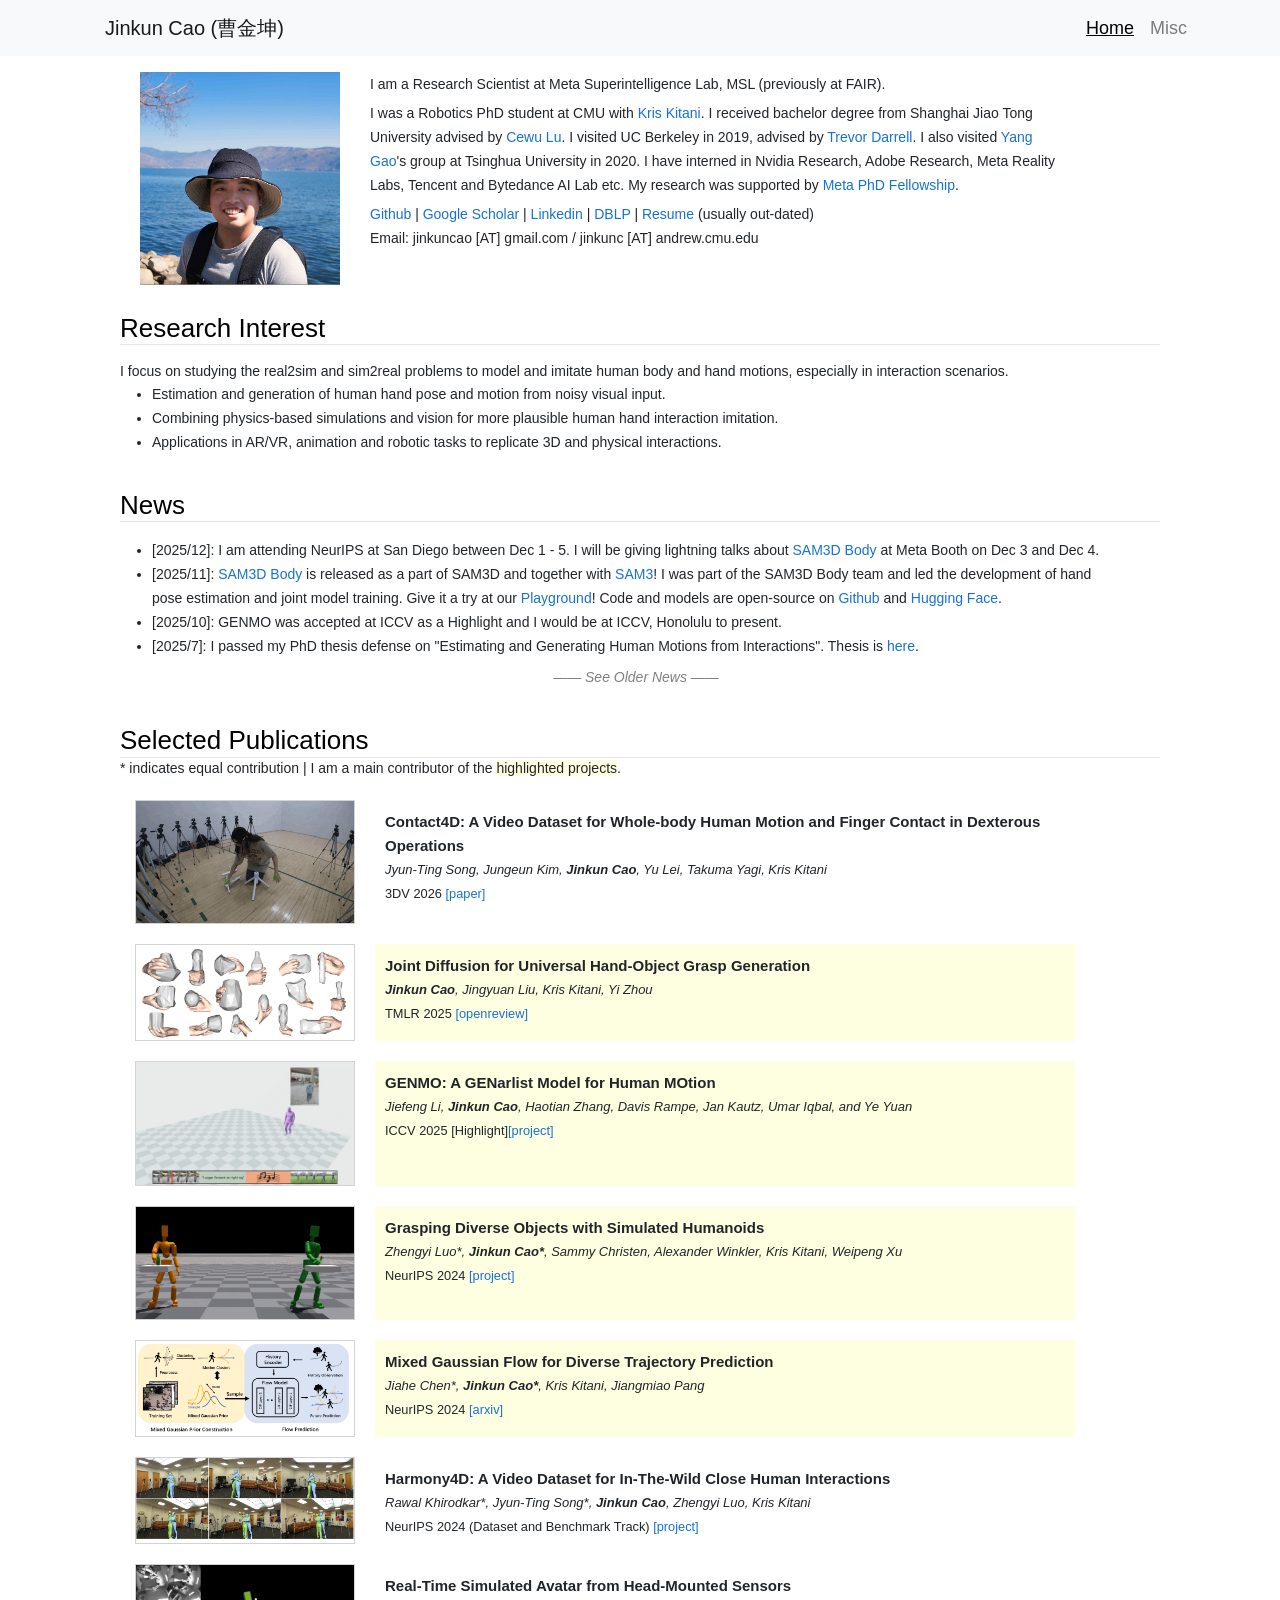
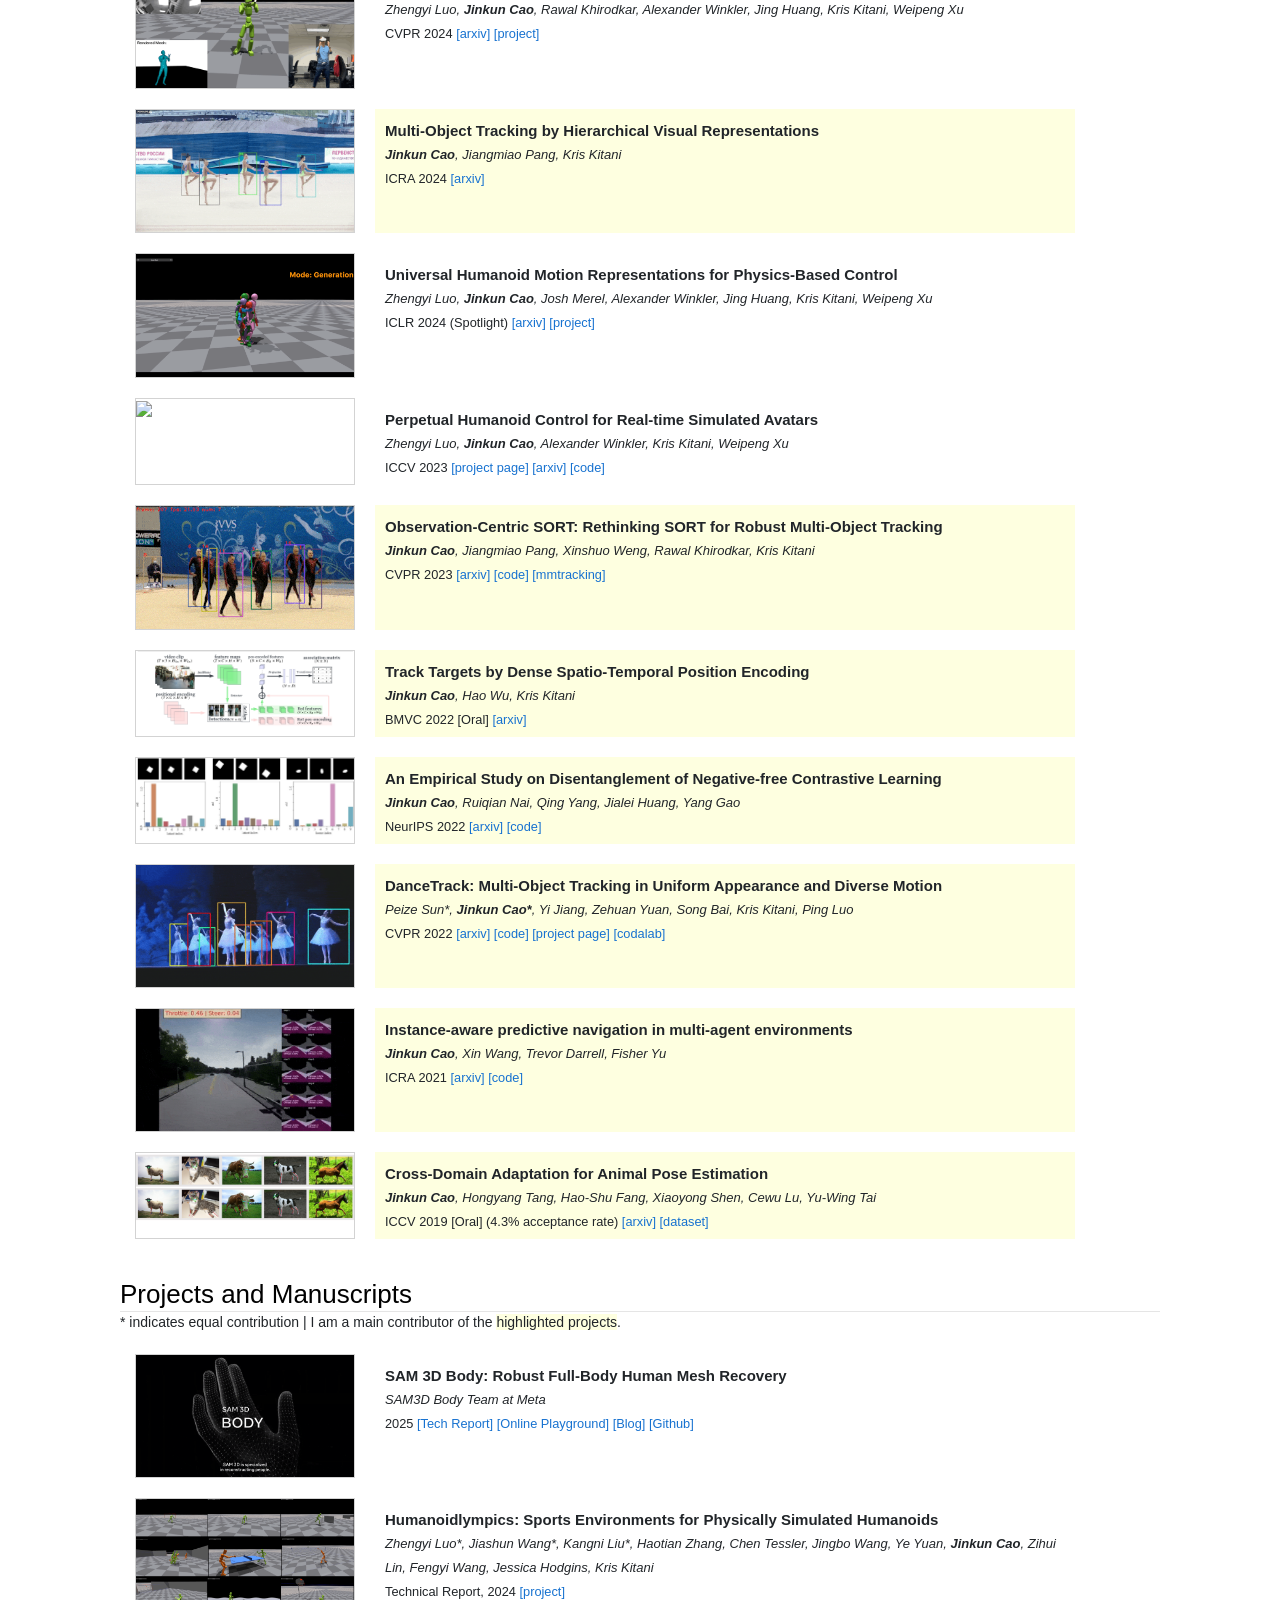
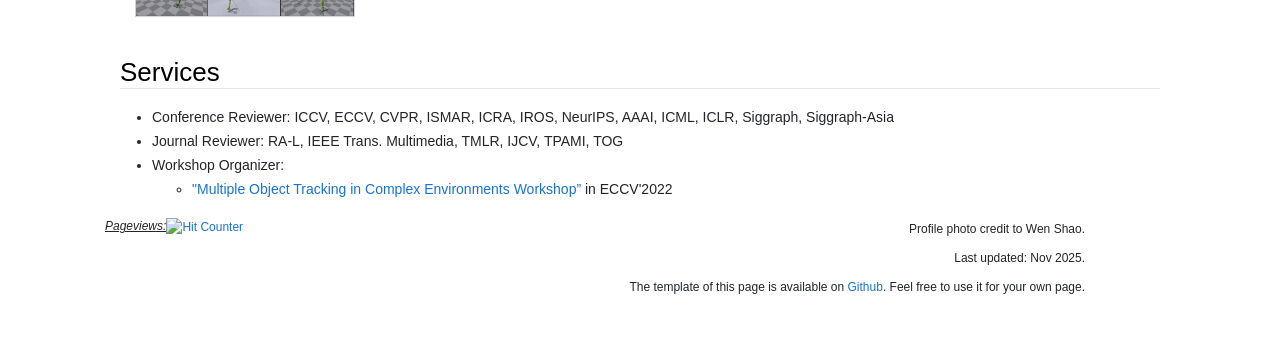
==== index.html @ 84fc4089 "Initial site import" ====
<!DOCTYPE html PUBLIC "-//W3C//DTD XHTML 1.0 Strict//EN" "http://www.w3.org/TR/xhtml1/DTD/xhtml1-strict.dtd">
<html xmlns="http://www.w3.org/1999/xhtml">

<head>
  <meta http-equiv="Content-Type" content="text/html; charset=UTF-8">
  <link rel="stylesheet" href="https://cdn.jsdelivr.net/npm/bootstrap@4.3.1/dist/css/bootstrap.min.css"
    integrity="sha384-ggOyR0iXCbMQv3Xipma34MD+dH/1fQ784/j6cY/iJTQUOhcWr7x9JvoRxT2MZw1T" crossorigin="anonymous">
    <title>Jinkun Cao</title>
    <link rel="shortcut icon" type="image/x-icon" href="static/cmu.png">

  <link href="./default.css" rel="stylesheet" type="text/css">
  <meta property="og:type" content="website">
  <style type="text/css">
  </style>
</head>

<body data-new-gr-c-s-check-loaded="14.1077.0" data-gr-ext-installed="">
  <div id="header">
    <div id="logo">

        <nav class="navbar navbar-expand-md navbar-light fixed-top bg-light" id="Home">
            <div class="container">
                <a class="navbar-brand" href="./index.html" style="margin-left: 20px;">Jinkun Cao (曹金坤)</a>

                <div class="collapse navbar-collapse" id="navbarToggle">
                    <ul class="navbar-nav ml-auto">
                        <li class="nav-item">
                            <a class="nav-link" href="./index.html" style="color:black;text-decoration: underline;">Home</a>
                        </li>
                        <li class="nav-item">
                            <a class="nav-link" href="./misc.html">Misc</a>
                        </li>
                        <!-- <li class="nav-item">
                          <a class="nav-link" href="./blog.html">Blog</a>
                      </li> -->
                    </ul>
                </div>
            </div>
	    </nav>


    <div id="content">  
        <br><br>

        <div style="width:1050px; height:200px">
            <div id="photoblock" style="width:200px;float: left; margin-left: 20px;">
                <img style="margin-right:20px;" src="static/profile_close_erhai.jpeg" id ="photo">
            </div>

            <div style="width:700px;margin-left:250px">
                <p> I am a Research Scientist at Meta Superintelligence Lab, MSL (previously at FAIR). </p>
                <p>I was a Robotics PhD student at CMU with <a href="http://www.cs.cmu.edu/~kkitani/">Kris Kitani</a>. I received bachelor degree from Shanghai Jiao Tong University advised by
                <a href="http://mvig.org/">Cewu Lu</a>. I visited UC Berkeley in 2019, advised by
                <a href="https://people.eecs.berkeley.edu/~trevor/">Trevor Darrell</a>. I also visited <a href="https://yang-gao.weebly.com/">Yang Gao</a>'s group at Tsinghua University in 2020. 
                 I have interned in Nvidia Research, Adobe Research, Meta Reality Labs, Tencent and Bytedance AI Lab etc. 
                 My research was supported by <a href="https://research.facebook.com/blog/2023/4/announcing-the-2023-meta-research-phd-fellowship-award-winners/">Meta PhD Fellowship</a>.</p> 
                <p> 
                    <a href="https://github.com/noahcao">Github</a> | 
                    <a href="https://scholar.google.com/citations?user=xDtTbmQAAAAJ&hl=zh-CN">Google Scholar</a> | 
                    <a href="https://www.linkedin.com/in/jinkun-cao-09470b105/">Linkedin</a> | 
                    <a href="https://dblp.org/pid/224/0126.html">DBLP</a> | 
                    <a href="static/CV.pdf">Resume</a> (usually out-dated) 
                    <br> 
                    Email: jinkuncao [AT] gmail.com / jinkunc [AT] andrew.cmu.edu</p>
            </div>
        </div>
        <br>
        <h2>Research Interest</h2>
        <hr style="margin-top:0">
        I focus on studying the real2sim and sim2real problems to model and imitate human body and hand motions, especially in interaction scenarios.
        <ul style="padding-left:2rem;width:1000px">
            <li>Estimation and generation of human hand pose and motion from noisy visual input.
             </li>
            <li>
              Combining physics-based simulations and vision for more plausible human hand interaction imitation.
            </li>
            <li>
              Applications in AR/VR, animation and robotic tasks to replicate 3D and physical interactions.
            </li>
        </ul>

        <h2>News</h2>
        <hr style="margin-top:0">
        <ul style="padding-left:2rem;width:1000px">
            <li>[2025/12]: I am attending NeurIPS at San Diego between Dec 1 - 5. I will be giving lightning talks about <a href="https://ai.meta.com/sam3d/">SAM3D Body</a> at Meta Booth on Dec 3 and Dec 4.</li>
           <li>[2025/11]: <a href="https://ai.meta.com/sam3d/">SAM3D Body</a> is released as a part of SAM3D and together with <a href="https://ai.meta.com/sam3/">SAM3</a>! I was part of the SAM3D Body team and led the development of hand pose estimation and joint model training. Give it a try at our <a href="https://www.aidemos.meta.com/segment-anything/editor/convert-body-to-3d">Playground</a>! Code and models are open-source on <a href="https://github.com/facebookresearch/sam-3d-body">Github</a> and <a href="https://huggingface.co/collections/facebook/sam-3d-body">Hugging Face</a>.</li>
            <li>[2025/10]: GENMO was accepted at ICCV as a Highlight and I would be at ICCV, Honolulu to present.</li>
           <li>[2025/7]: I passed my PhD thesis defense on "Estimating and Generating Human Motions from Interactions". Thesis is <a href='https://www.ri.cmu.edu/publications/estimating-and-generating-human-motions-from-interactions/'>here</a>. </li>
           <div class="divider" onclick="toggleOlder()">—— See Older News ——</div>
           <div id="older-news" style="display: none;">
           <li>[2024/9]: Three papers accepted to NeurIPS 2024 and one paper accepted to NeurIPS DB Track 2024. See you in Vancouver! (Hopefully I could get a visa) </li>
            <li>[2024/3]: Concluded my tracking research in <a href="https://www.ri.cmu.edu/publications/improving-kalman-filter-based-multi-object-tracking-in-occlusion-and-non-linear-motion/"
              >a thesis</a>. My recent research is more about the generation of human shape, motion and behavior.</li>
	          <li>[2024/2]: <a href="https://arxiv.org/abs/2403.06862">SimXR</a> for pose estimation and simulation from head-mounted cameras is accepted by CVPR 2024. Congrats to Zen!
            <li>[2024/2]: <a href="https://arxiv.org/abs/2402.15895">CSC-Tracker</a> for multi-object tracking is accepted by ICRA 2024. Stay tuned for more details! </li>
            <li>[2024/1]: Two papers are accepted by ICLR as Spotlights. Check <a href="https://xizaoqu.github.io/unihsi/">UniHSI</a> and <a href="https://www.zhengyiluo.com/PULSE/">PULSE</a> for details!</li>
            <li>[2023/7]: One paper about humanoid control is accpeted to ICCV. Congrats, Zen! Looking forward to the trip to Paris.</li>
            <li>[2023/4]: Awarded <a href="https://research.facebook.com/blog/2023/4/announcing-the-2023-meta-research-phd-fellowship-award-winners/">Meta PhD Research Fellowship</a> since 2023. Thank you Meta!</li>
            <li>[2023/2]: Deep OC-SORT is available on <a href="https://arxiv.org/abs/2302.11813">arxiv</a> and <a href="https://github.com/GerardMaggiolino/Deep-OC-SORT/">Github</a>, ranking 1st on MOT17, MOT20 and DanceTrack among published papers.</li>
            <li>[2023/2]: Two papers are accepted to CVPR 2023 (including OC-SORT). See you at Vancouver.</li>
            <li>[2022/9]: A paper is accepted to BMVC'2022 for multi-object tracking. The paper is coming to the public soon.</li>
            <li>[2022/9]: <a href="https://arxiv.org/abs/2206.04756">MED paper</a> is accepted by NeurIPS'2022. We study the disentanglement property of high-dimensional representation models 
              and introduce contrastive learning methods into disentanglement benchmarks. Stay tuned for a heavily revised veresion of paper.
            </li>
            <li>[2022/8]: OC-SORT is supported by <a href="https://github.com/open-mmlab/mmtracking">mmtracking</a> now. Try it for more flexible and advanced features!</li>
            <li>[2022/3]: The  <a href="https://github.com/noahcao/OC_SORT">code</a> of <a href="https://arxiv.org/abs/2203.14360">OC-SORT</a> 
              is released. It achieves SOTA performance on multiple MOT datasets in a pure motion-based fashion.</li>
            <li>[2022/3]: We are organizing <a href="https://motcomplex.github.io">"Multiple Object Tracking in Complex Environments Workshop”</a> in ECCV'2022, Tel Aviv, Israel.</li>
            <li>[2022/2]: <a href="https://sites.google.com/view/dancetrackmot">DanceTrack</a> is accepted in CVPR'2022. 
              We propose a challenging multi-object tracking dataset.</li>
              </div> 
          </ul>




        <h2>Selected Publications</h2>
        <hr style="margin-top:0;margin-bottom: 0;">
        * indicates equal contribution | 
        I am a main contributor of the <a style='background-color:#FeFFE0'>highlighted projects</a>.
        <br><br>

        <div class="itembox">
            <div class="row">
              <div class="teaser">
                <img src="static/contact4d.gif" style="width:100%">
              </div>
              <div class="introbox">
                <p class="title"><b>Contact4D: A Video Dataset for Whole-body Human Motion and Finger Contact in Dexterous Operations</b></p>
                <p class="authorlist"><i> Jyun-Ting Song, Jungeun Kim, <b>Jinkun Cao</b>, Yu Lei, Takuma Yagi, Kris Kitani</i></p>
                <p class="source">3DV 2026 <a href="https://jyuntins.github.io/data/Contact4D.pdf">[paper]</a> </p>
              </div>
            </div>
          </div> 
        
        <div class="itembox">
            <div class="row">
              <div class="teaser">
                <img src="static/mgd_grasp.png" style="width:100%">
              </div>
              <div class="myproject">
                <p class="title"><b>Joint Diffusion for Universal Hand-Object Grasp Generation</b></p>
                <p class="authorlist"><i> <b>Jinkun Cao</b>, Jingyuan Liu, Kris Kitani, Yi Zhou</i></p>
                <p class="source">TMLR 2025 <a href="https://openreview.net/forum?id=TZ0ztsYR6x">[openreview]</a> </p>
              </div>
            </div>
          </div> 

        <div class="itembox">
          <div class="row">
            <div class="teaser">
              <img src="static/genmo_vtv.gif" style="width:100%">
            </div>
            <div class="myproject">
              <p class="title"><b>GENMO: A GENarlist Model for Human MOtion</b></p>
              <p class="authorlist"><i> Jiefeng Li, <b>Jinkun Cao</b>, Haotian Zhang, Davis Rampe, Jan Kautz, Umar Iqbal, and Ye Yuan</i></p>
              <p class="source">ICCV 2025 [Highlight]<a href="https://research.nvidia.com/labs/dair/genmo/">[project]</a> </p>
            </div>
          </div>
        </div>

        <div class="itembox">
          <div class="row">
            <div class="teaser">
              <img src="static/omnigrasp.gif" style="width:100%">
            </div>
            <div class="myproject">
              <p class="title"><b>Grasping Diverse Objects with Simulated Humanoids</b></p>
              <p class="authorlist"><i> Zhengyi Luo*, <b>Jinkun Cao*</b>, Sammy Christen, Alexander Winkler, Kris Kitani, Weipeng Xu</i></p>
              <p class="source">NeurIPS 2024 <a href="https://zhengyiluo.github.io/Omnigrasp">[project]</a> </p>
            </div>
          </div>
        </div>

        <div class="itembox">
          <div class="row">
            <div class="teaser">
              <img src="static/mgd_pred.png" style="width:100%">
            </div>
            <div class="myproject">
              <p class="title"><b>Mixed Gaussian Flow for Diverse Trajectory Prediction</b></p>
              <p class="authorlist"><i>Jiahe Chen*, <b>Jinkun Cao*</b>, Kris Kitani, Jiangmiao Pang</i></p>
              <p class="source">NeurIPS 2024 <a href="https://arxiv.org/abs/2402.12238">[arxiv]</a> </p>
            </div>
          </div>
        </div> 
      

	<!--
        <div class="itembox">
          <div class="row">
            <div class="teaser">
              <img src="static/coolhoi.png" style="width:100%">
            </div>
            <div class="introbox">
              <p class="title"><b>CooHOI: Learning Cooperative Human-Object Interaction with Manipulated Object Dynamics</b></p>
              <p class="authorlist"><i>Jiawei Gao, Ziqin Wang, Zeqi Xiao, Jingbo Wang, Tai Wang, <b>Jinkun Cao</b>, Xiaolin Hu, Si Liu, Jifeng Dai, Jiangmiao Pang</i></p>
              <p class="source">NeurIPS 2024 (spotlight) <a href="https://gao-jiawei.com/Research/CooHOI/">[project]</a> </p>
            </div>
          </div>
        </div>
	--> 

        <div class="itembox">
          <div class="row">
            <div class="teaser">
              <img src="static/harmony4d.png" style="width:100%">
            </div>
            <div class="introbox">
              <p class="title"><b>Harmony4D: A Video Dataset for In-The-Wild Close Human Interactions</b></p>
              <p class="authorlist"><i>Rawal Khirodkar*, Jyun-Ting Song*, <b>Jinkun Cao</b>, Zhengyi Luo, Kris Kitani</i></p>
              <p class="source">NeurIPS 2024 (Dataset and Benchmark Track) <a href="https://jyuntins.github.io/harmony4d/">[project]</a> </p>
            </div>
          </div>
        </div> 

        <div class="itembox">
          <div class="row">
            <div class="teaser">
              <img src="static/simxr.gif" style="width:100%">
            </div>
            <div class="introbox">
              <p class="title"><b>Real-Time Simulated Avatar from Head-Mounted Sensors</b></p>
              <p class="authorlist"><i>Zhengyi Luo, <b>Jinkun Cao</b>, Rawal Khirodkar, Alexander Winkler, Jing Huang, Kris Kitani, Weipeng Xu</i></p>
              <p class="source">CVPR 2024 <a href="https://arxiv.org/abs/2403.06862">[arxiv]</a> <a href="https://www.zhengyiluo.com/SimXR">[project]</a>  </p>
            </div>
          </div>
        </div>


        <div class="itembox">
          <div class="row">
            <div class="teaser">
              <img src="static/csc_tracker.gif" style="width:100%">
            </div>
            <div class="myproject">
              <p class="title"><b>Multi-Object Tracking by Hierarchical Visual Representations</b></p>
              <p class="authorlist"><i> <b>Jinkun Cao</b>, Jiangmiao Pang, Kris Kitani</i></p>
              <p class="source">ICRA 2024 <a href="https://arxiv.org/abs/2402.15895">[arxiv]</a> </p>
            </div>
          </div>
        </div>



        <div class="itembox">
          <div class="row">
            <div class="teaser">
              <img src="static/pulse.gif" style="width:100%">
            </div>
            <div class="introbox">
              <p class="title"><b>Universal Humanoid Motion Representations for Physics-Based Control</b></p>
              <p class="authorlist"><i>Zhengyi Luo, <b>Jinkun Cao</b>, Josh Merel, Alexander Winkler, Jing Huang, Kris Kitani, Weipeng Xu</i></p>
              <p class="source">ICLR 2024 (Spotlight) <a href="https://arxiv.org/abs/2310.04582v1">[arxiv]</a> <a href="https://www.zhengyiluo.com/PULSE/">[project]</a>  </p>
            </div>
          </div>
        </div>

	<!--
        <div class="itembox">
          <div class="row">
            <div class="teaser">
              <img src="static/unihsi.gif" style="width:100%">
            </div>
            <div class="myproject">
              <p class="title"><b>Unified Human-Scene Interaction via Prompted Chain-of-Contacts</b></p>
              <p class="authorlist"><i>Zeqi Xiao, Tai Wang, Jingbo Wang, <b>Jinkun Cao</b>,  Wenwei Zhang, Bo Dai, Dahua Lin, Jiangmiao Pang</i></p>
              <p class="source">ICLR 2024 (Spotlight) <a href="https://arxiv.org/abs/2309.07918">[arxiv]</a> <a href="https://xizaoqu.github.io/unihsi/">[project]</a>  </p>
            </div>
          </div>
        </div>
	-->

        <!-- <div class="itembox">
          <div class="row">
            <div class="teaser">
              <img src="static/deep-oc-ocsort.png" style="width:100%">
            </div>
            <div class="introbox">
              <p class="title"><b>Deep OC-SORT: Multi-Pedestrian Tracking by Adaptive Re-Identification</b></p>
              <p class="authorlist"><i>Gerard Maggiolino*, Adnan Ahmad*, <b>Jinkun Cao</b>, Kris Kitani</i></p>
              Ranks 1st on DanceTrack, MOT-17 and MOT-20 benchmarks (w.r.t HOTA scores) among published methods.
              <p class="source">ICIP 2023 <a href="https://arxiv.org/abs/2302.11813">[arxiv]</a>  <a href="https://github.com/GerardMaggiolino/Deep-OC-SORT/">[code]</a> </p>
            </div>
          </div>
        </div> -->

        <div class="itembox">
          <div class="row">
            <div class="teaser">
              <img src="static/phc.gif" style="width:100%">
            </div>
            <div class="introbox">
              <p class="title"><b>Perpetual Humanoid Control for Real-time Simulated Avatars</b></p>
              <p class="authorlist"><i>Zhengyi Luo, <b>Jinkun Cao</b>, Alexander Winkler, Kris Kitani, Weipeng Xu</i></p>
              <p class="source">ICCV 2023 <a href="https://zhengyiluo.github.io/PHC/">[project page]</a>
                 <a href="https://arxiv.org/abs/2305.06456">[arxiv]</a> <a href="https://github.com/ZhengyiLuo/PerpetualHumanoidControl">[code]</a></p>
            </div>
          </div>
        </div>
        
        <div class="itembox">
          <div class="row">
            <div class="teaser">
              <img src="static/ocsort.gif" style="width:100%">
            </div>
            <div class="myproject">
              <p class="title"><b>Observation-Centric SORT: Rethinking SORT for Robust Multi-Object Tracking</b></p>
              <p class="authorlist"><i><b>Jinkun Cao</b>, Jiangmiao Pang, Xinshuo Weng, Rawal Khirodkar, Kris Kitani</i></p>
              <p class="source">CVPR 2023 <a href="https://arxiv.org/abs/2203.14360">[arxiv]</a>  
                <a href="https://github.com/noahcao/OC_SORT">[code]</a> 
              <a href="https://github.com/open-mmlab/mmtracking">[mmtracking]</a></p>
            </div>
          </div>
        </div>


        <div class="itembox">
          <div class="row">
            <div class="teaser">
              <img src="static/dst.png" style="width:100%">
            </div>
            <div class="myproject">
              <p class="title"><b>Track Targets by Dense Spatio-Temporal Position Encoding</b></p>
              <p class="authorlist"><i><b>Jinkun Cao</b>, Hao Wu, Kris Kitani</i></p>
              <p class="source">BMVC 2022 [Oral]  <a href="https://arxiv.org/abs/2210.09455">[arxiv]</a> </p>
            </div>
          </div>
        </div>

        <div class="itembox">
            <div class="row">
              <div class="teaser">
                <img src="static/med3.png" style="width:100%">
              </div>
              <div class="myproject">
                <p class="title"><b>An Empirical Study on Disentanglement of Negative-free Contrastive Learning</b></p>
                <p class="authorlist"><i><b>Jinkun Cao</b>, Ruiqian Nai, Qing Yang, Jialei Huang, Yang Gao</i></p>
                <p class="source">NeurIPS 2022  <a href="https://arxiv.org/abs/2206.04756">[arxiv]</a>  <a href="https://github.com/noahcao/disentanglement_lib_med">[code]</a> 
                </p>
              </div>
            </div>
          </div>

        <div class="itembox">
            <div class="row">
              <div class="teaser">
                <img src="static/dancetrack.gif" style="width:100%">
              </div>
              <div class="myproject">
                <p class="title"><b>DanceTrack: Multi-Object Tracking in Uniform Appearance and Diverse Motion</b></p>
                <p class="authorlist"><i>Peize Sun*, <b>Jinkun Cao*</b>, Yi Jiang, Zehuan Yuan, Song Bai, Kris Kitani, Ping Luo</i></p>
                <p class="source">CVPR 2022  <a href="https://arxiv.org/abs/2111.14690">[arxiv]</a>  <a href="https://github.com/DanceTrack/DanceTrack">[code]</a> 
                <a href="https://sites.google.com/view/dancetrackmot">[project page]</a> <a href="https://competitions.codalab.org/competitions/35786">[codalab]</a></p>
              </div>
            </div>
          </div>
  
         <div class="itembox">
            <div class="row">
              <div class="teaser">
                <img src="static/ipc.gif" style="width:100%">
              </div>
              <div class="myproject">
                <p class="title"><b>Instance-aware predictive navigation in multi-agent environments</b></p>
                <p class="authorlist"><i><b>Jinkun Cao</b>, Xin Wang, Trevor Darrell, Fisher Yu</i></p>
                <p class="source">ICRA 2021  <a href="https://arxiv.org/abs/2101.05893">[arxiv]</a>  <a href="https://github.com/SysCV/spc2">[code]</a> </p>
              </div>
            </div>
          </div>
  
       <!-- <div class="itembox">
          <div class="row">
            <div class="teaser">
              <img src="static/ARnet.png" style="width:100%">
            </div>
            <div class="introbox">
              <p class="title"><b>Attribute Restoration Framework for Anomaly Detection</b></p>
              <p class="authorlist"><i>Fei Ye, Chaoqing Huang, <b>Jinkun Cao</b>, Maosen Li, Ya Zhang, Cewu Lu</i></p>
              <p class="source">IEEE Trans on MM 2020  
                  <a href="https://arxiv.org/abs/1911.10676">[arxiv]</a> 
              </p>
            </div>
          </div>
        </div> -->
  
        <div class="itembox">
          <div class="row">
            <div class="teaser">
              <img src="static/animalpose.jpg" style="width:100%">
            </div>
            <div class="myproject">
              <p class="title"><b>Cross-Domain Adaptation for Animal Pose Estimation</b></p>
              <p class="authorlist"><i><b>Jinkun Cao</b>, Hongyang Tang, Hao-Shu Fang, Xiaoyong Shen, Cewu Lu, Yu-Wing Tai</i></p>
              <p class="source">ICCV 2019 [Oral] (4.3% acceptance rate)  <a href="https://arxiv.org/abs/1908.05806">[arxiv]</a>  
              <a href='https://sites.google.com/view/animal-pose/'>[dataset]</a></p>
            </div>
          </div>
        </div>
  
        <!-- <div class="itembox">
          <div class="row">
            <div class="teaser">
              <img src="static/hoi.png" style="width:100%">
            </div>
            <div class="introbox">
              <p class="title"><b>Pairwise Body-Part Attention for Recognizing Human-Object Interactions</b></p>
              <p class="authorlist"><i>Hao-Shu Fang, <b>Jinkun Cao</b>, Yu-Wing Tai, Cewu Lu</i></p>
              <p class="source">ECCV 2018  <a href="https://eccv2018.org/openaccess/content_ECCV_2018/papers/Haoshu_Fang_Pairwise_Body-Part_Attention_ECCV_2018_paper.pdf">[paper]</a></p>
            </div>
          </div> -->

      <h2>Projects and Manuscripts</h2>
          <hr style="margin-top:0;margin-bottom: 0;">
          * indicates equal contribution | I am a main contributor of the <a style='background-color:#FeFFE0'>highlighted projects</a>.
          <br><br>

          <div class="itembox">
            <div class="row">
              <div class="teaser">
                <img src="static/sam3dbody.gif" style="width:100%">
              </div>
              <div class="introbox">
                <p class="title"><b>SAM 3D Body: Robust Full-Body Human Mesh Recovery</b></p>
                <p class="authorlist"><i> SAM3D Body Team at Meta</i></p>
                <p class="source">2025 <a href="https://ai.meta.com/research/publications/sam-3d-body-robust-full-body-human-mesh-recovery/">[Tech Report]</a> <a href="https://www.aidemos.meta.com/segment-anything/editor/convert-body-to-3d">[Online Playground]</a> <a href="https://ai.meta.com/sam3d/">[Blog]</a> <a href="https://github.com/facebookresearch/sam-3d-body">[Github]</a></p>
              </div>
            </div>
          </div> 

          <div class="itembox">
            <div class="row">
              <div class="teaser">
                <img src="static/smplolympics.gif" style="width:100%">
              </div>
              <div class="introbox">
                <p class="title"><b>Humanoidlympics: Sports Environments for Physically Simulated Humanoids</b></p>
                <p class="authorlist"><i> Zhengyi Luo*, Jiashun Wang*, Kangni Liu*, Haotian Zhang, Chen Tessler, 
                  Jingbo Wang, Ye Yuan, <b>Jinkun Cao</b>, Zihui Lin, Fengyi Wang, Jessica Hodgins, Kris Kitani</i></p>
                <p class="source">Technical Report, 2024 <a href="https://smplolympics.github.io/SMPLOlympics">[project]</a> </p>
              </div>
            </div>
          </div> 

      
          <!-- <div class="itembox">
            <div class="row">
              <div class="teaser">
                <img src="static/transtrack.jpg" style="width:100%">
              </div>
              <div class="introbox">
                <p class="title"><b>TransTrack: Multiple Object Tracking with Transformer</b></p>
                <p class="authorlist"><i>Peize Sun, <b>Jinkun Cao</b>, Yi Jiang, Rufeng Zhang, Enze Xie, Zehuan Yuan, Changhu Wang, Ping Luo</i></p>
                <p class="source">Technical Report, 2021 <a href="https://arxiv.org/abs/2012.15460">[arxiv]</a>  <a href="https://github.com/PeizeSun/TransTrack">[code]</a> </p>
              </div>
            </div>
          </div>  -->

    <h2>Services</h2>
          <hr style="margin-top:0">

    <ul style="padding-left:2rem">
        <li>Conference Reviewer: ICCV, ECCV, CVPR, ISMAR, ICRA, IROS, NeurIPS, AAAI, ICML, ICLR, Siggraph, Siggraph-Asia</li>
        <li>Journal Reviewer: RA-L, IEEE Trans. Multimedia, TMLR, IJCV, TPAMI, TOG</li>
        <li>Workshop Organizer:<br>
          <ul>
            <li><a href="https://motcomplex.github.io">"Multiple Object Tracking in Complex Environments Workshop”</a> in ECCV'2022 </li>
          </ul>
        </li>
    </ul>

  </div>

  </div>

  <hr style="margin-top:0">
  <div class="row">
    <div id="stamp">
        <i style="text-decoration:underline;float:left">Pageviews:  </i> 
        <a href="https://www.easycounter.com/" style="float:left">
          <img src="https://www.easycounter.com/counter.php?noahcao"
              border="0" alt="Hit Counter">
        </a>
    </div>
    <div id="stamp" style="float:right;text-align: right;">
        <p> Profile photo credit to Wen Shao.</a></p>
        <p>Last updated: Nov 2025.</p>
        <p>The template of this page is available on <a href="https://github.com/noahcao/Personal_Website_Template.git">Github</a>. Feel free to use it for your own page.</p>
        <br>
    </div>
  </div>
  <br>
  <div style="clear: both;"></div>
</body>

</html>

<style scoped>
  .left-div {
    float: left;
    width: 210px;
    height: 20px;
    margin-right: 8px;
  }
  .right-div {
    margin-left: 230px;
  }
  .itembox{
    margin-bottom: 20px;
    margin-left:30px;
    line-height: 0.5cm;
  }
  .teaser{
    padding-left: 0;
    padding-right: 0;
    border: solid 1px lightgray;
    width: 220px;
    margin-right:20px;
  }
  .introbox{
    padding-left: 10px;
    padding-right: 0;
    padding-top: 10px;
    width: 700px;
    margin-right:20px;
  }
  .divider {
    text-align: center;
    cursor: pointer;
    color: gray;
    margin: 7px 0;
    user-select: none;
    font-style: italic;
  }
  .myproject{
    padding-left: 10px;
    padding-right: 0;
    padding-top: 10px;
    width: 700px;
    margin-right:20px;
    background-color:#FeFFE0;
  }
  .authorlist{
    font-size: 0.8rem;
    font-size: 13px;
    margin-bottom: 0;
  }
  .title{
    font-size: 15px;
    margin-bottom: 0;
  }
  .source{
    font-size: 0.8rem;
    font-weight: 400;
  }
  #tracker{
    text-align: center
    }
  #stamp{
      width: 500px;
      margin: 0px;
      padding-left:20px
  }
  p {
      margin-bottom: 5px;
  }
  </style>

  <script>
  function toggleOlder() {
    const older = document.getElementById('older-news');
    const divider = document.querySelector('.divider');
    const isHidden = older.style.display === 'none';

    older.style.display = isHidden ? 'block' : 'none';
    divider.textContent = isHidden ? '—— Hide Older News ——' : '—— See Older News ——';
  }
</script>
---- default.css ----
* {
    font-family: "Trebuchet MS", Arial, Helvetica, sans-serif;
}

ul.program li {
    font-size: 17px;
    padding: 5px;
}

ul#pc li {
    font-size: 15px;
    padding: 2px;
    color: #666666;
}

body {
    margin: 30px 0;
    padding: 0;
    font-size: 12px;
}

h1,
h2,
h3,
h4,
h5,
h6 {
    margin: 0;
    padding: 0;
    font-weight: normal;
    color: #000000;
}

h2 {

    font-size: 26px;
    padding: 20px 0 0 0;
}

h3 {
    font-size: 16px;
}

p,
ol,
ul,
blockquote {
    line-height: 24px;
}

a {
    color: #1772d0;
}

a:hover {
    text-decoration: underline;
}



/* Posted */

.posted {
    height: 33px;
    margin: 0 0 30px 0;
    padding: 10px 15px 0 15px;
    background: url(images/img6.gif) repeat-x;
    border-bottom: 1px solid #F2F2F2;
}

.posted p {
    float: left;
    margin: 0;
}

.posted .comments {
    float: right;
}

.posted a {
    color: #717171;
}

/* Header */

#header {
    width: 1080px;
    height: 200px;
    margin: 0 auto;
}

/* Logo */

#logo {
    width: 100%;
    float: left;
    padding: 0 0 0 0;
    background: #FFFFFF;
}

#logo * {
    text-decoration: none;
}

#logo h1.logo-header {
    padding: 20px 0 0 0px;
    font-size: 32px;
}

#logo h1.logo-header a {
    color: #000000;
}

#logo h1.logo-header span {
    font-weight: bold;
}

#logo h2.logo-header {
    padding: 10px 0px 0px 0px;
    font-size: 19px;
    border: none;
}

#logo h2.logo-header a {
    color: #1772d0;
}

/* Menu */
#menu {
    width: 100%;
    float: left;
    padding: 10px 0 10px 0px;
    background: #FFFFFF;

    border-bottom: 1px solid #F4F4F4;
    border-top: 1px solid #F4F4F4;
}


#menu ul {
    padding: 0px;
    ;
    margin: 0;
    padding: 0;
}

#menu li {
    display: inline;
}

#menu a {
    padding: 0 15px 0 20px;
    border-left: 1px solid #DBDBDB;
    text-transform: lowercase;
    text-decoration: none;
    font-size: 20px;
    color: #3B3B3B;
}

#menu a:hover {
    color: #EC5600;
}

#menu .first a {
    border: none;
}

/* Splash */

#splash {
    width: 1080px;
    margin: 0 auto;
    border-right: 20px solid #FFFFFF;
    border-left: 20px solid #FFFFFF;
}

/* Content */
#content {
    width: 1080px;
    margin: 0 auto;
    padding: 0px 20px 0 20px;
    background: #FFFFFF;
    font-size: 14px;
}

#colOne {
    float: left;
    width: 620px;
}

#colTwo {
    float: right;
    width: 185px;
    padding: 5px 0 0 0;
}

/* Organizer */
#organizer img {
    width: 150px;
    /*    height: 170px;*/
}

/* Footer */
#footer {}

#footer p {
    text-align: center;
    color: #777777;
}

#footer a {
    color: #5D5D5D;
}


/* Schedule */

table.schedule {
    border-width: 1px;
    border-spacing: 2px;
    border-style: none;
    border-color: #000;
    border-collapse: collapse;
    background-color: white;
    font-size: medium;
    color: #000;
}

.schedule_week {
    font-size: small;
    background-color: gainsboro;
    color: #000
}

.schedule td {
    border-bottom: 1px solid;
    padding-bottom: 5px;
    padding-top: 5px;
    padding-left: 5px;
    padding-right: 5px;
}

table#program td {
    padding: 10px;
    border-width: 2px;
    border-style: solid;
    border-color: #ffffff;
}

table#program td:nth-child(2) {
    text-align: center;
    width: 110px;
}

table#program td:nth-child(1) {
    text-align: center;
    width: 110px;
}

tr.row_type_A {
    background-color: #EEE;
}

tr.row_type_B {
    background-color: #FFF;
}

tr.row_type_A td {
    padding: 10px 10px;
}

tr.row_type_B td {
    padding: 10px 10px;
}


/* instructor */
.instructorphoto img {
    height: 120px;
    border-radius: 10px;
    margin-bottom: 10px;
}

.instructor {
    display: inline-block;
    width: 150px;
    text-align: center;
    margin-right: 10px;
    margin-top: 20px;
}

/* post */
.page-content {
    padding: 30px 0
}

.page-heading {
    font-size: 20px
}

.post-list {
    margin-left: 0;
    list-style: none
}

.post-list>li {
    margin-bottom: 30px
}

.post-meta {
    font-size: .83125em;
    color: #828282
}

.post-link {
    display: block;
    font-size: 24px
}

.post-header {
    margin-bottom: 30px
}

.post-content {
    margin-bottom: 30px
}

.post-content h2 {
    font-family: 'Titillium Web', sans-serif;
    font-weight: 500
}

.post-content h3 {
    font-style: italic
}

ul#archive {
    list-style-type: none;
    margin: 0 0 1em 0;
    padding: 0
}

ul#archive li {
    border-bottom: #999 1px dotted;
    padding: .1em 0 .1em .5em;
    background: #fff
}

ul#archive h2 {
    padding-top: 0.5em
}

ul#archive li.alt {
    background: #f6f6f6
}

.archiveposturl {
    display: block;
    color: #333
}

ul#archive li span a {
    color: #8d0016;
    font-weight: bold;
    font-family: 'Titillium Web', sans-serif
}

ul#archive li span.postlower {
    font-size: 85%
}

ul#archive li span.postlower a {
    color: #07c;
    font-weight: normal;
    font-family: "Open Sans", Helvetica, Arial, sans-serif
}

article ul {
    list-style-type: none
}

article ul>li:before {
    content: "–";
    position: absolute;
    margin-left: -1.1em
}

article ul#archive>li:before {
    list-style-type: none;
    content: none
}

.center-cropped {
    width: 150px;
    height: 90px;
    background-repeat: no-repeat;
    overflow: hidden;
    border: 1px solid #9e5a63;
    border-radius: 5%;
    margin-right: 10px;
    background-position: center;
    background-size: contain
}

.center-cropped-2 {
    width: 150px;
    height: 150px;
    background-repeat: no-repeat;
    overflow: hidden;
    border: 1px solid #9e5a63;
    border-radius: 5%;
    margin-right: 10px;
    background-position: center;
    background-size: contain
}


.center-cropped img {
    min-height: 100%;
    min-width: 100%;
}

.center-cropped-2 img {
    min-height: 100%;
    min-width: 100%;
}

.lecture-container {
    display: flex;
    width: 100%;
    padding-top: 10px;
    padding-bottom: 10px
}

.lecture-container .thumbnail {
    width: 180px;
    margin: 0px
}

img {
    max-width: 100%;
    vertical-align: middle
}

.archivetext {
    display: block;
}

/* Code */
blockquote {
    color: #828282;
    border-left: 4px solid #e8e8e8;
    padding-left: 15px;
    font-size: 18px;
    letter-spacing: -1px;
    font-style: italic
}

blockquote>:last-child {
    margin-bottom: 0
}

pre,
code {
    font-size: 14px;
    border: 1px solid #e8e8e8;
    border-radius: 3px;
    background-color: #eef;
    color: #111;
    font-family: monospace
}

code {
    padding: 1px 5px;
}

pre {
    padding: 8px 12px;
    overflow-x: scroll;
}

pre>code {
    border: 0;
    padding-right: 0;
    padding-left: 0;
}

.wrapper {
    max-width: -webkit-calc(1050px - (30px * 2));
    max-width: calc(1050px - (30px * 2));
    margin-right: auto;
    margin-left: auto;
    padding-right: 30px;
    padding-left: 30px
}

@media screen and (max-width: 100px) {
    .wrapper {
        max-width: -webkit-calc(950px - (30px));
        max-width: calc(950px - (30px));
        padding-right: 15px;
        padding-left: 15px
    }
}

.wrapper:after,
.footer-col-wrapper:after {
    content: "";
    display: table;
    clear: both
}

.icon>svg {
    display: inline-block;
    width: 16px;
    height: 16px;
    vertical-align: middle
}

.icon>svg path {
    fill: #828282
}

a.tosu {
    color: #b00000;
    background: #f5f5f5;
    text-decoration: none;
    padding: 2px;
    font-weight: 600;
    font-family: 'Capita', Georgia, serif
}

h1 {
    letter-spacing: -1px;
    line-height: 1;
    font-family: 'Titillium Web', sans-serif;
    color: #174b3f
}

.post-content {
    margin-bottom: 30px;
}

.post-content h2 {
    font-family: 'Titillium Web', sans-serif;
    font-weight: 500
}

.post-content h3 {
    font-style: italic
}

.highlight code,
.highlight pre,
.highlighter-rouge code,
.highlighter-rouge pre {
    color: #fdce93;
    background-color: #3f3f3f
}

.highlight .hll {
    background-color: #222
}

.highlight .err {
    color: #e37170;
    background-color: #3d3535
}

.highlight .k {
    color: #f0dfaf
}

.highlight .p {
    color: #41706f
}

.highlight .cs {
    color: #cd0000;
    font-weight: 700
}

.highlight .gd {
    color: #cd0000
}

.highlight .ge {
    color: #ccc;
    font-style: italic
}

.highlight .gr {
    color: red
}

.highlight .go {
    color: gray
}

.highlight .gs {
    color: #ccc;
    font-weight: 700
}

.highlight .gu {
    color: purple;
    font-weight: 700
}

.highlight .gt {
    color: #0040D0
}

.highlight .kc {
    color: #dca3a3
}

.highlight .kd {
    color: #ffff86
}

.highlight .kn {
    color: #dfaf8f;
    font-weight: 700
}

.highlight .kp {
    color: #cdcf99
}

.highlight .kr {
    color: #cdcd00
}

.highlight .ni {
    color: #c28182
}

.highlight .ne {
    color: #c3bf9f;
    font-weight: 700
}

.highlight .nn {
    color: #8fbede
}

.highlight .vi {
    color: #ffffc7
}

.nav-link {
    font-size: large;
    color: white
}

.highlight .c,
.preview-zenburn .highlight .g,
.preview-zenburn .highlight .cm,
.preview-zenburn .highlight .cp,
.preview-zenburn .highlight .c1 {
    color: #7f9f7f
}

.highlight .l,
.preview-zenburn .highlight .x,
.preview-zenburn .highlight .no,
.preview-zenburn .highlight .nd,
.preview-zenburn .highlight .nl,
.preview-zenburn .highlight .nx,
.preview-zenburn .highlight .py,
.preview-zenburn .highlight .w {
    color: #ccc
}

.highlight .n,
.preview-zenburn .highlight .nv,
.preview-zenburn .highlight .vg {
    color: #dcdccc
}

.highlight .o,
.preview-zenburn .highlight .ow {
    color: #f0efd0
}

.highlight .gh,
.preview-zenburn .highlight .gp {
    color: #dcdccc;
    font-weight: 700
}

.highlight .gi,
.preview-zenburn .highlight .kt {
    color: #00cd00
}

.highlight .ld,
.preview-zenburn .highlight .s,
.preview-zenburn .highlight .sb,
.preview-zenburn .highlight .sc,
.preview-zenburn .highlight .sd,
.preview-zenburn .highlight .s2,
.preview-zenburn .highlight .se,
.preview-zenburn .highlight .sh,
.preview-zenburn .highlight .si,
.preview-zenburn .highlight .sx,
.preview-zenburn .highlight .sr,
.preview-zenburn .highlight .s1,
.preview-zenburn .highlight .ss {
    color: #cc9393
}

.highlight .m,
.preview-zenburn .highlight .mf,
.preview-zenburn .highlight .mh,
.preview-zenburn .highlight .mi,
.preview-zenburn .highlight .mo,
.preview-zenburn .highlight .il {
    color: #8cd0d3
}

.highlight .na,
.preview-zenburn .highlight .nt {
    color: #9ac39f
}

.highlight .nb,
.preview-zenburn .highlight .nc,
.preview-zenburn .highlight .nf,
.preview-zenburn .highlight .bp,
.preview-zenburn .highlight .vc {
    color: #efef8f
}

.wp-caption {
    background-color: #f3f3f3;
    text-align: center;
    border: 1px dotted #8d0016;
    font-size: 0.90em;
    overflow: hidden;
    position: relative
}

.wp-caption dd {
    color: #000000;
    background-color: #f3f3f3;
    font-size: .9em;
    padding: 2px 8px 3px 8px;
    margin: 1px 0 0 0
}

.wp-caption dt {
    margin: 0
}

.wp-caption img {
    display: block;
    margin: 0;
    padding: 0;
    border: 0
}

.post-content h3 {
    font-style: italic;
    font-size: 1.25em
}

#evaluation {
    font-size: 1.5em
}

h2.course-info {

    font-size: 26px;
    padding: 20px 0 0 0;
}
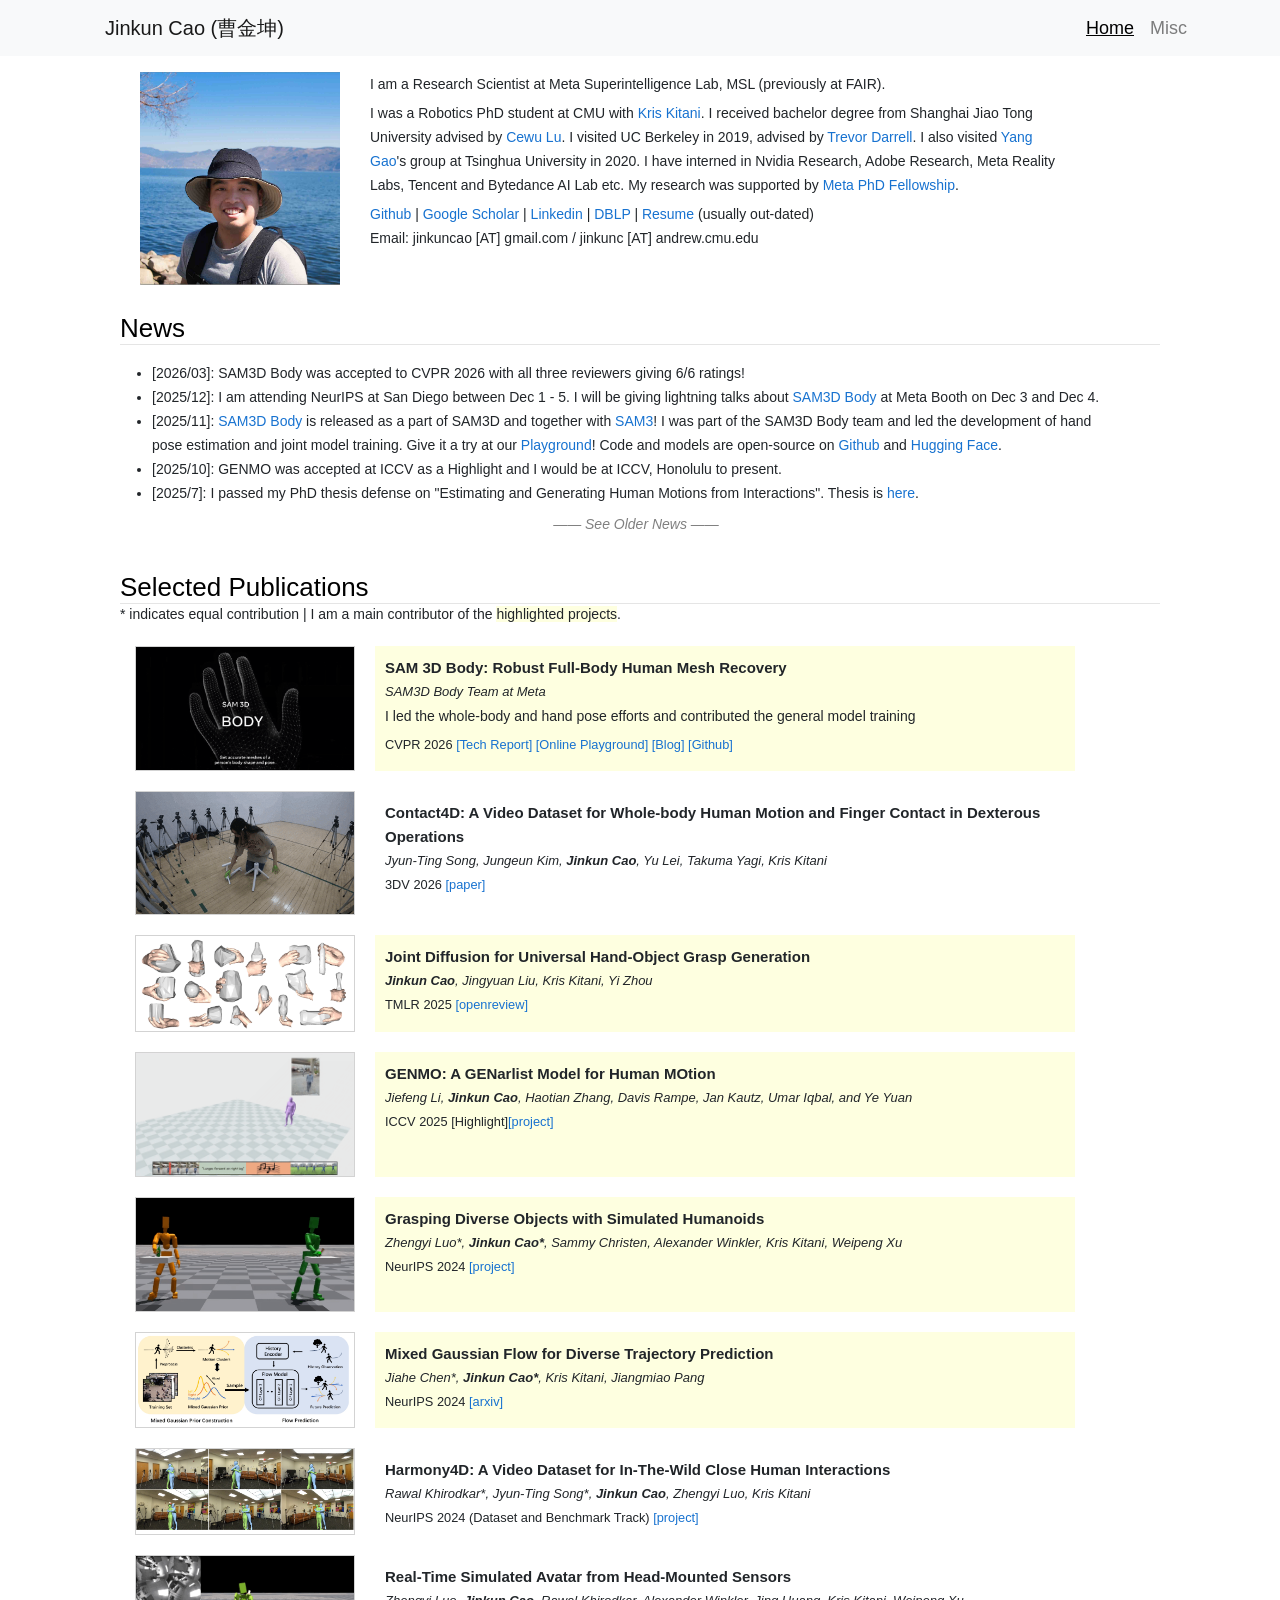
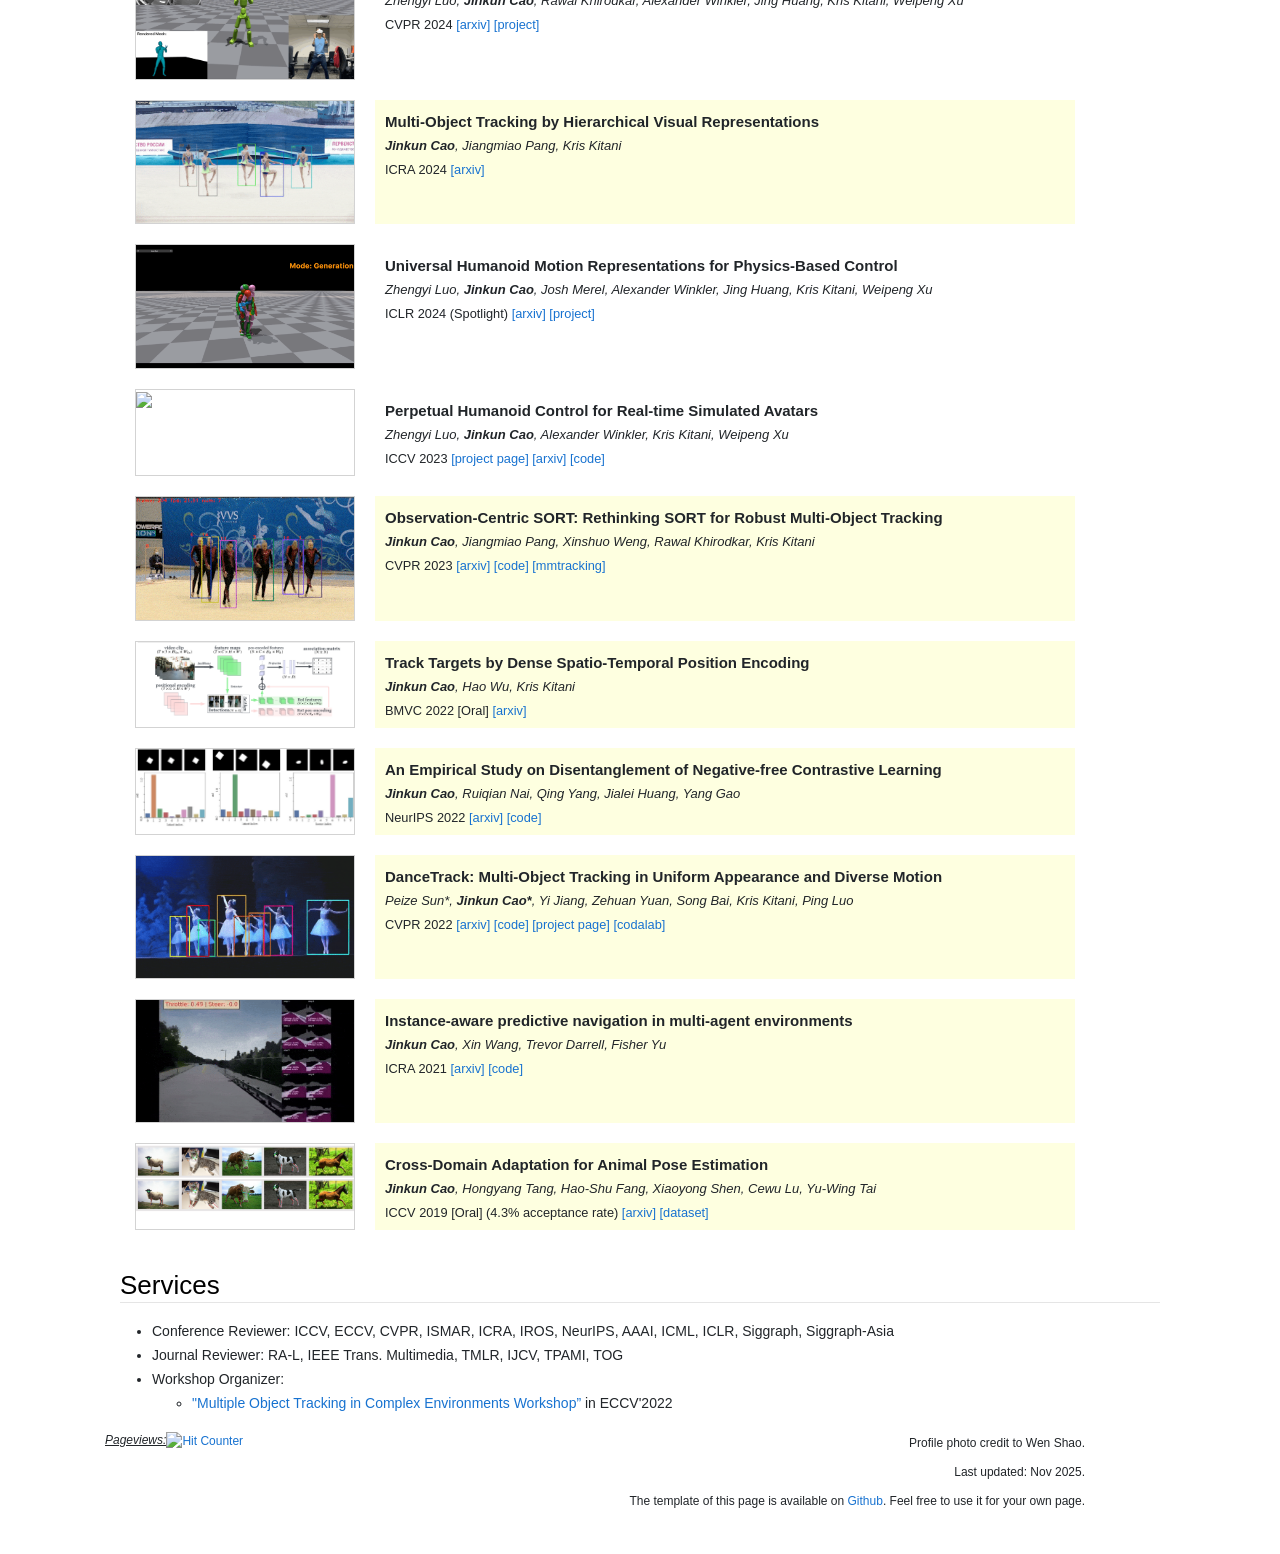
==== commit cb82de68: "update cvpr" ====
--- a/index.html
+++ b/index.html
@@ -65,23 +65,11 @@
             </div>
         </div>
         <br>
-        <h2>Research Interest</h2>
-        <hr style="margin-top:0">
-        I focus on studying the real2sim and sim2real problems to model and imitate human body and hand motions, especially in interaction scenarios.
-        <ul style="padding-left:2rem;width:1000px">
-            <li>Estimation and generation of human hand pose and motion from noisy visual input.
-             </li>
-            <li>
-              Combining physics-based simulations and vision for more plausible human hand interaction imitation.
-            </li>
-            <li>
-              Applications in AR/VR, animation and robotic tasks to replicate 3D and physical interactions.
-            </li>
-        </ul>
 
         <h2>News</h2>
         <hr style="margin-top:0">
         <ul style="padding-left:2rem;width:1000px">
+          <li>[2026/03]: SAM3D Body was accepted to CVPR 2026 with all three reviewers giving 6/6 ratings!</li>
             <li>[2025/12]: I am attending NeurIPS at San Diego between Dec 1 - 5. I will be giving lightning talks about <a href="https://ai.meta.com/sam3d/">SAM3D Body</a> at Meta Booth on Dec 3 and Dec 4.</li>
            <li>[2025/11]: <a href="https://ai.meta.com/sam3d/">SAM3D Body</a> is released as a part of SAM3D and together with <a href="https://ai.meta.com/sam3/">SAM3</a>! I was part of the SAM3D Body team and led the development of hand pose estimation and joint model training. Give it a try at our <a href="https://www.aidemos.meta.com/segment-anything/editor/convert-body-to-3d">Playground</a>! Code and models are open-source on <a href="https://github.com/facebookresearch/sam-3d-body">Github</a> and <a href="https://huggingface.co/collections/facebook/sam-3d-body">Hugging Face</a>.</li>
             <li>[2025/10]: GENMO was accepted at ICCV as a Highlight and I would be at ICCV, Honolulu to present.</li>
@@ -123,6 +111,20 @@
         <div class="itembox">
             <div class="row">
               <div class="teaser">
+                <img src="static/sam3dbody.gif" style="width:100%">
+              </div>
+              <div class="myproject">
+                <p class="title"><b>SAM 3D Body: Robust Full-Body Human Mesh Recovery</b></p>
+                <p class="authorlist"><i> SAM3D Body Team at Meta </i></p>
+                <p>I led the whole-body and hand pose efforts and contributed the general model training</p>
+                <p class="source">CVPR 2026 <a href="https://ai.meta.com/research/publications/sam-3d-body-robust-full-body-human-mesh-recovery/">[Tech Report]</a> <a href="https://www.aidemos.meta.com/segment-anything/editor/convert-body-to-3d">[Online Playground]</a> <a href="https://ai.meta.com/sam3d/">[Blog]</a> <a href="https://github.com/facebookresearch/sam-3d-body">[Github]</a></p>
+              </div>
+            </div>
+          </div>
+
+        <div class="itembox">
+            <div class="row">
+              <div class="teaser">
                 <img src="static/contact4d.gif" style="width:100%">
               </div>
               <div class="introbox">
@@ -410,37 +412,7 @@
             </div>
           </div> -->
 
-      <h2>Projects and Manuscripts</h2>
-          <hr style="margin-top:0;margin-bottom: 0;">
-          * indicates equal contribution | I am a main contributor of the <a style='background-color:#FeFFE0'>highlighted projects</a>.
-          <br><br>
-
-          <div class="itembox">
-            <div class="row">
-              <div class="teaser">
-                <img src="static/sam3dbody.gif" style="width:100%">
-              </div>
-              <div class="introbox">
-                <p class="title"><b>SAM 3D Body: Robust Full-Body Human Mesh Recovery</b></p>
-                <p class="authorlist"><i> SAM3D Body Team at Meta</i></p>
-                <p class="source">2025 <a href="https://ai.meta.com/research/publications/sam-3d-body-robust-full-body-human-mesh-recovery/">[Tech Report]</a> <a href="https://www.aidemos.meta.com/segment-anything/editor/convert-body-to-3d">[Online Playground]</a> <a href="https://ai.meta.com/sam3d/">[Blog]</a> <a href="https://github.com/facebookresearch/sam-3d-body">[Github]</a></p>
-              </div>
-            </div>
-          </div> 
-
-          <div class="itembox">
-            <div class="row">
-              <div class="teaser">
-                <img src="static/smplolympics.gif" style="width:100%">
-              </div>
-              <div class="introbox">
-                <p class="title"><b>Humanoidlympics: Sports Environments for Physically Simulated Humanoids</b></p>
-                <p class="authorlist"><i> Zhengyi Luo*, Jiashun Wang*, Kangni Liu*, Haotian Zhang, Chen Tessler, 
-                  Jingbo Wang, Ye Yuan, <b>Jinkun Cao</b>, Zihui Lin, Fengyi Wang, Jessica Hodgins, Kris Kitani</i></p>
-                <p class="source">Technical Report, 2024 <a href="https://smplolympics.github.io/SMPLOlympics">[project]</a> </p>
-              </div>
-            </div>
-          </div> 
+    
 
       
           <!-- <div class="itembox">
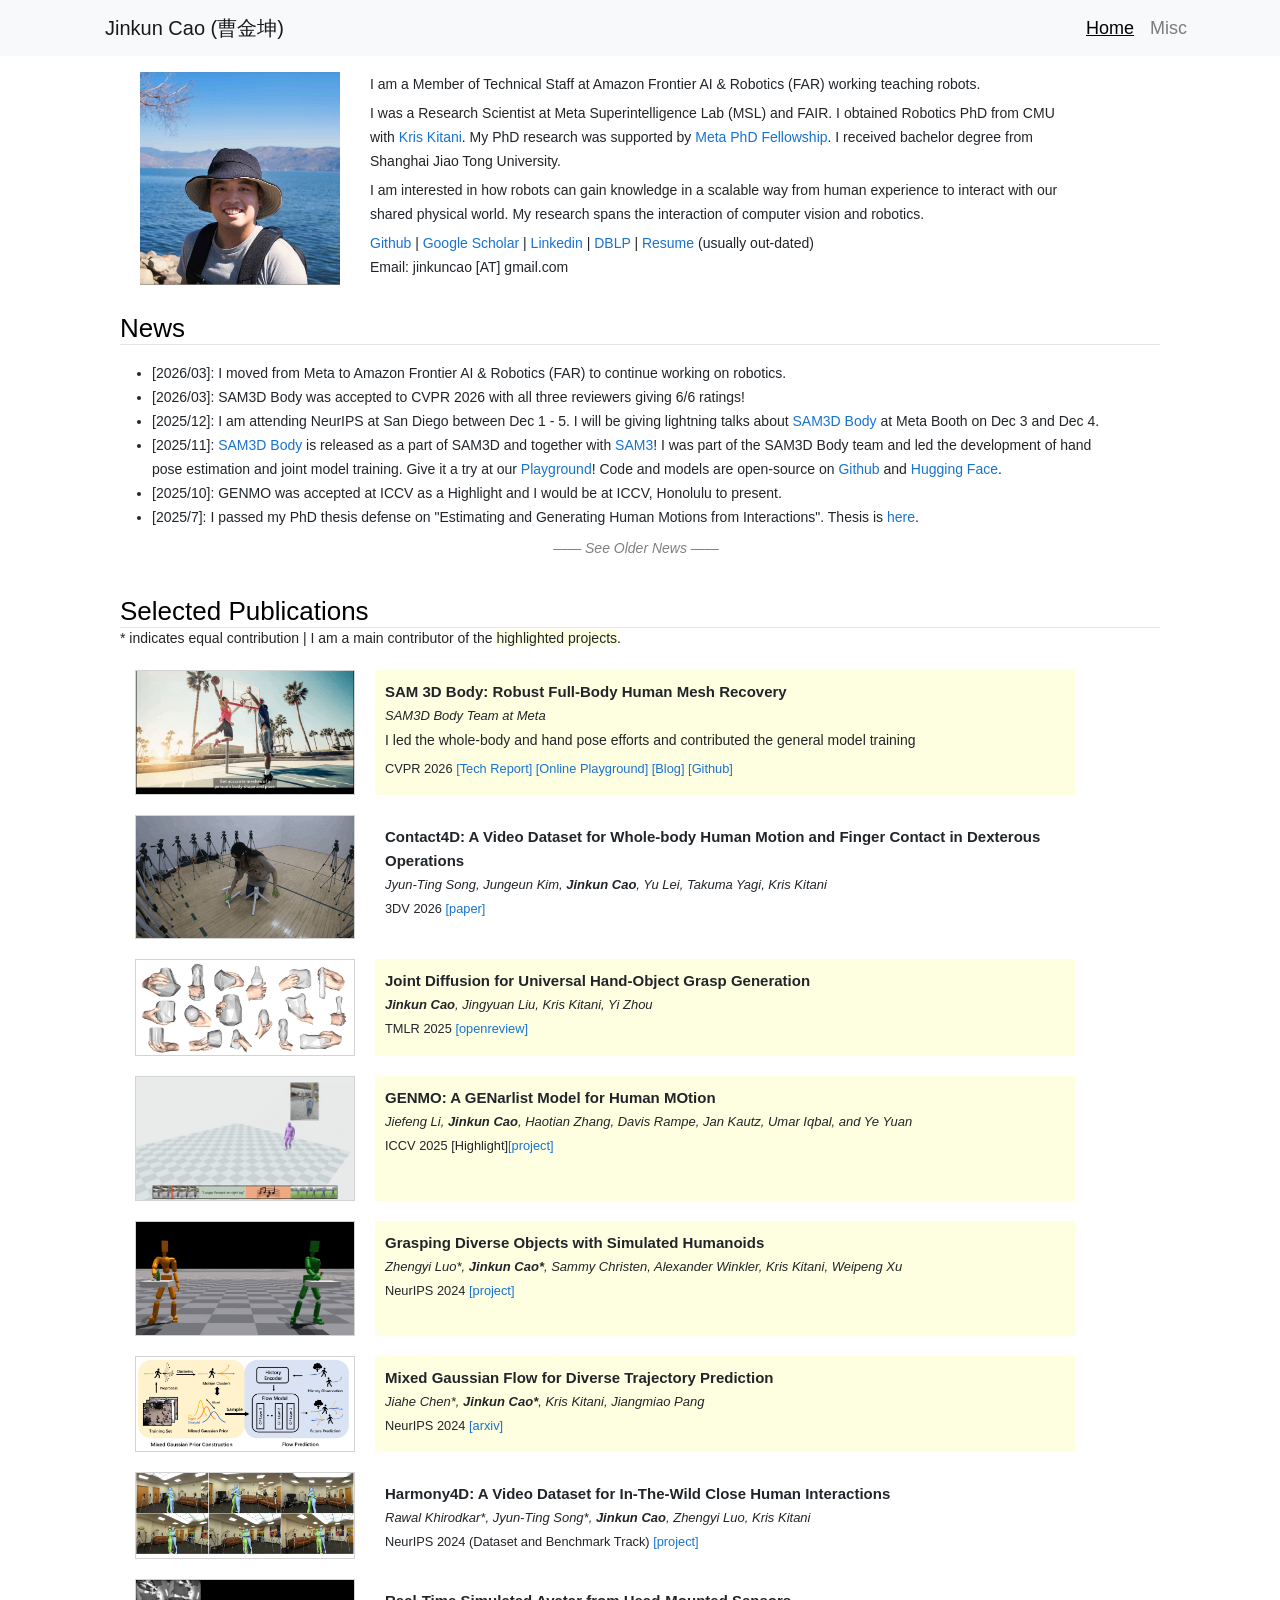
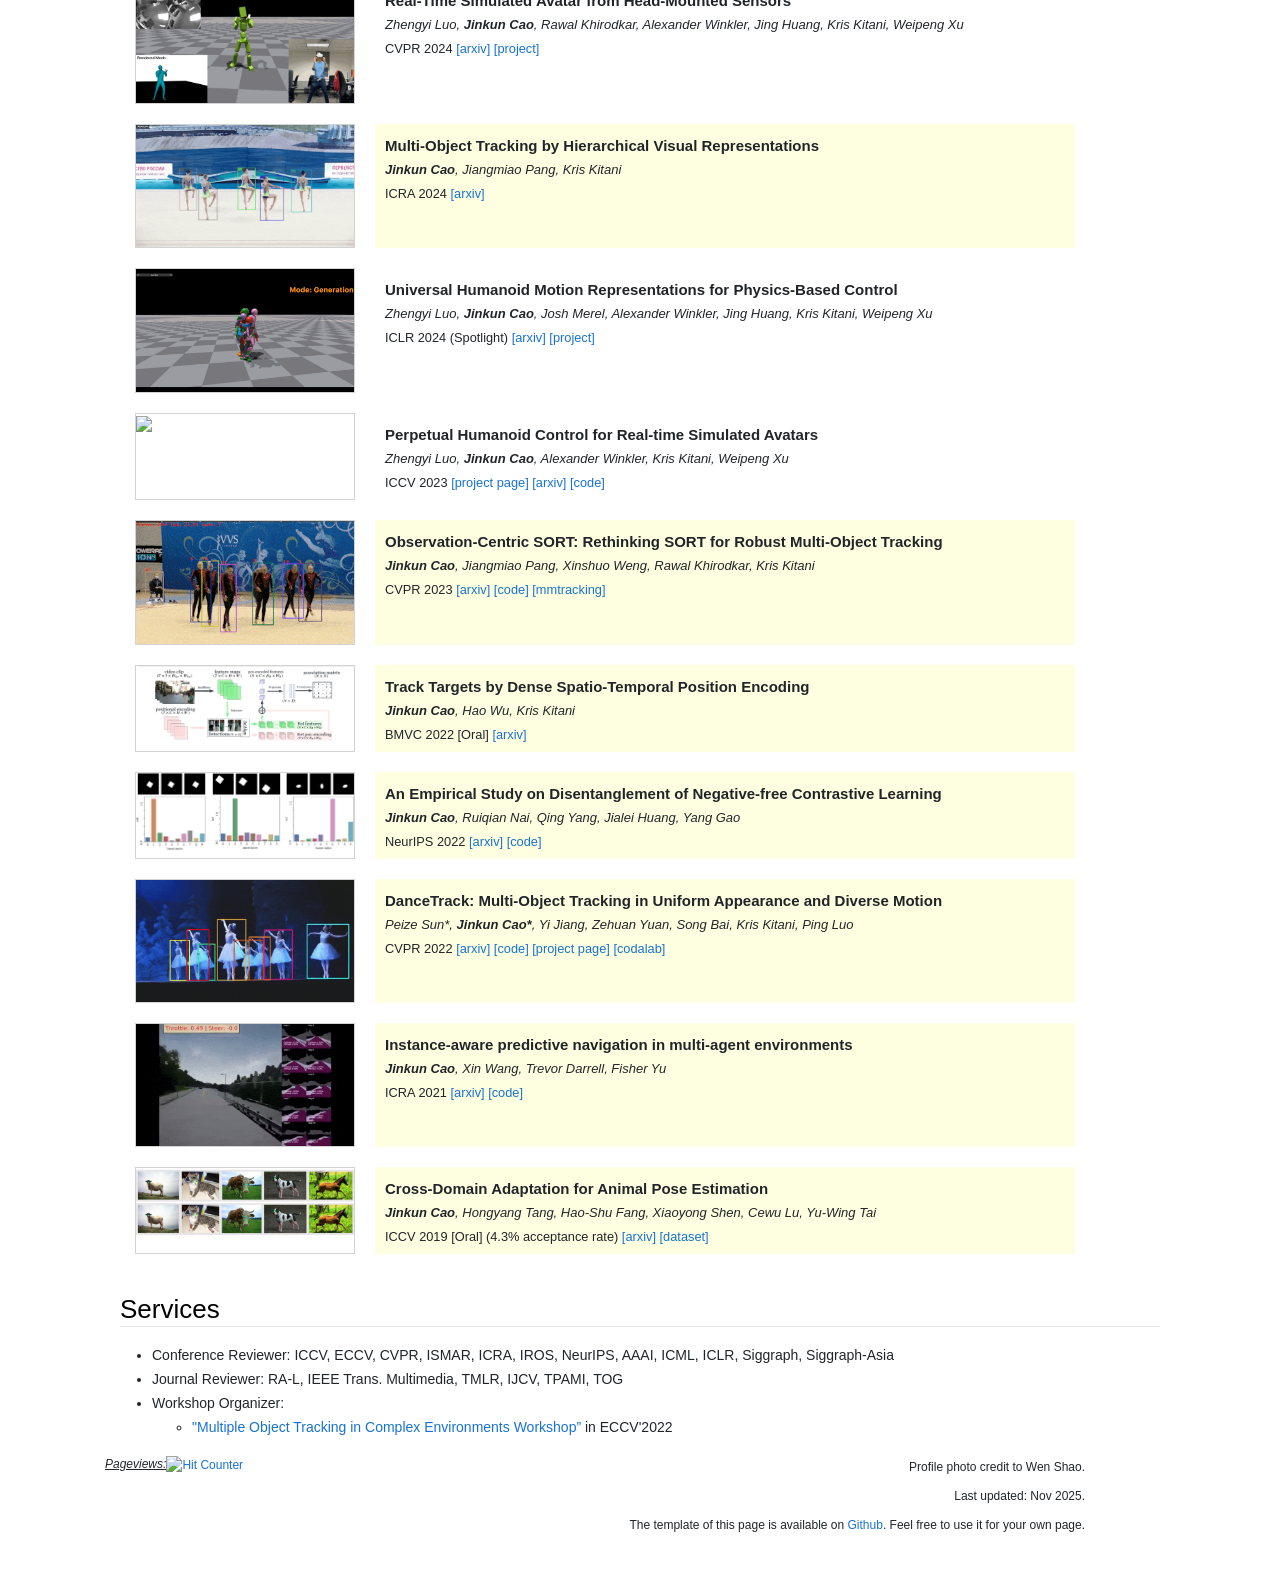
==== commit da9d6d49: "move from meta to amazon" ====
--- a/index.html
+++ b/index.html
@@ -48,12 +48,11 @@
             </div>
 
             <div style="width:700px;margin-left:250px">
-                <p> I am a Research Scientist at Meta Superintelligence Lab, MSL (previously at FAIR). </p>
-                <p>I was a Robotics PhD student at CMU with <a href="http://www.cs.cmu.edu/~kkitani/">Kris Kitani</a>. I received bachelor degree from Shanghai Jiao Tong University advised by
-                <a href="http://mvig.org/">Cewu Lu</a>. I visited UC Berkeley in 2019, advised by
-                <a href="https://people.eecs.berkeley.edu/~trevor/">Trevor Darrell</a>. I also visited <a href="https://yang-gao.weebly.com/">Yang Gao</a>'s group at Tsinghua University in 2020. 
-                 I have interned in Nvidia Research, Adobe Research, Meta Reality Labs, Tencent and Bytedance AI Lab etc. 
-                 My research was supported by <a href="https://research.facebook.com/blog/2023/4/announcing-the-2023-meta-research-phd-fellowship-award-winners/">Meta PhD Fellowship</a>.</p> 
+                <p> I am a Member of Technical Staff at Amazon Frontier AI & Robotics (FAR) working teaching robots.  </p>
+                <p>I was a Research Scientist at Meta Superintelligence Lab (MSL) and FAIR. I obtained Robotics PhD from CMU with <a href="http://www.cs.cmu.edu/~kkitani/">Kris Kitani</a>. 
+                  My PhD research was supported by <a href="https://research.facebook.com/blog/2023/4/announcing-the-2023-meta-research-phd-fellowship-award-winners/">Meta PhD Fellowship</a>. I received bachelor degree from Shanghai Jiao Tong University.</p>
+                 <p>I am interested in how robots can gain knowledge in a scalable way from human experience to interact with our shared physical world. My research spans the interaction of 
+                  computer vision and robotics. </p>
                 <p> 
                     <a href="https://github.com/noahcao">Github</a> | 
                     <a href="https://scholar.google.com/citations?user=xDtTbmQAAAAJ&hl=zh-CN">Google Scholar</a> | 
@@ -61,7 +60,7 @@
                     <a href="https://dblp.org/pid/224/0126.html">DBLP</a> | 
                     <a href="static/CV.pdf">Resume</a> (usually out-dated) 
                     <br> 
-                    Email: jinkuncao [AT] gmail.com / jinkunc [AT] andrew.cmu.edu</p>
+                    Email: jinkuncao [AT] gmail.com</p>
             </div>
         </div>
         <br>
@@ -69,6 +68,7 @@
         <h2>News</h2>
         <hr style="margin-top:0">
         <ul style="padding-left:2rem;width:1000px">
+          <li>[2026/03]: I moved from Meta to Amazon Frontier AI & Robotics (FAR) to continue working on robotics.</li>
           <li>[2026/03]: SAM3D Body was accepted to CVPR 2026 with all three reviewers giving 6/6 ratings!</li>
             <li>[2025/12]: I am attending NeurIPS at San Diego between Dec 1 - 5. I will be giving lightning talks about <a href="https://ai.meta.com/sam3d/">SAM3D Body</a> at Meta Booth on Dec 3 and Dec 4.</li>
            <li>[2025/11]: <a href="https://ai.meta.com/sam3d/">SAM3D Body</a> is released as a part of SAM3D and together with <a href="https://ai.meta.com/sam3/">SAM3</a>! I was part of the SAM3D Body team and led the development of hand pose estimation and joint model training. Give it a try at our <a href="https://www.aidemos.meta.com/segment-anything/editor/convert-body-to-3d">Playground</a>! Code and models are open-source on <a href="https://github.com/facebookresearch/sam-3d-body">Github</a> and <a href="https://huggingface.co/collections/facebook/sam-3d-body">Hugging Face</a>.</li>
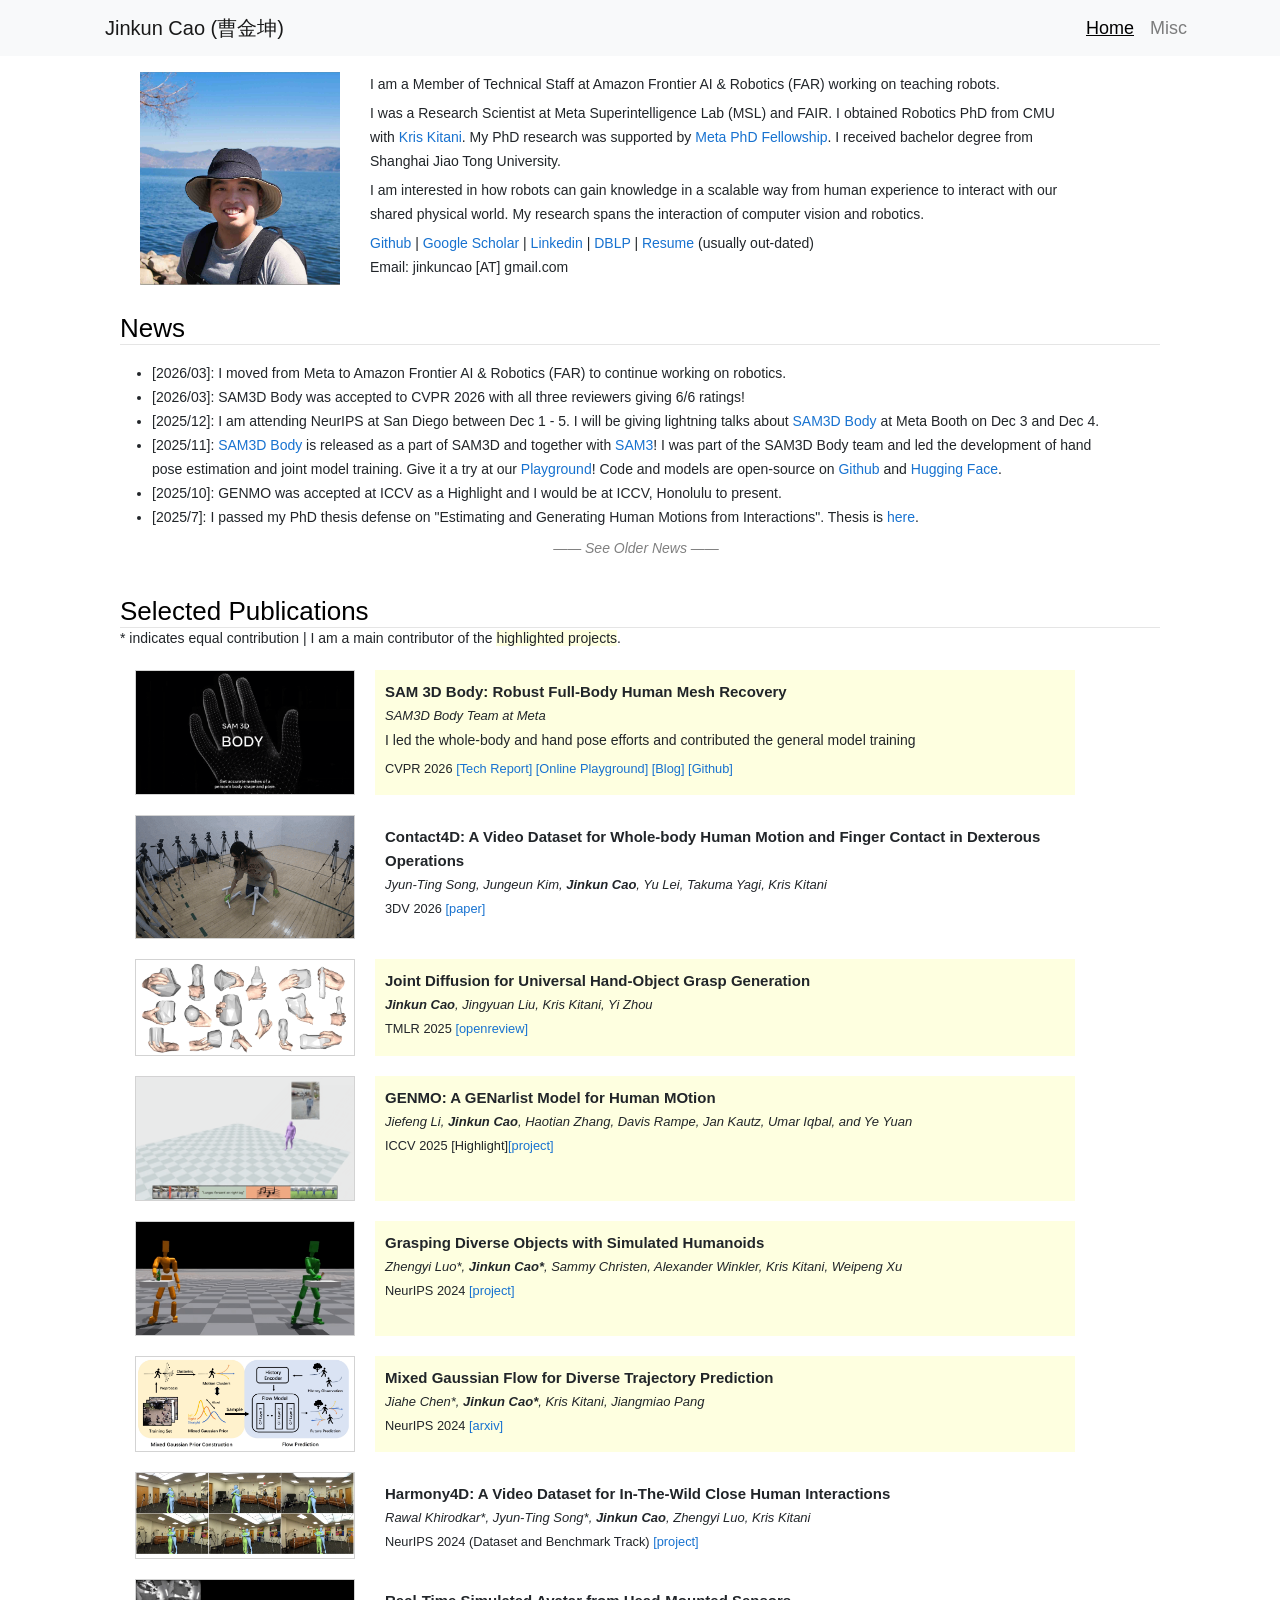
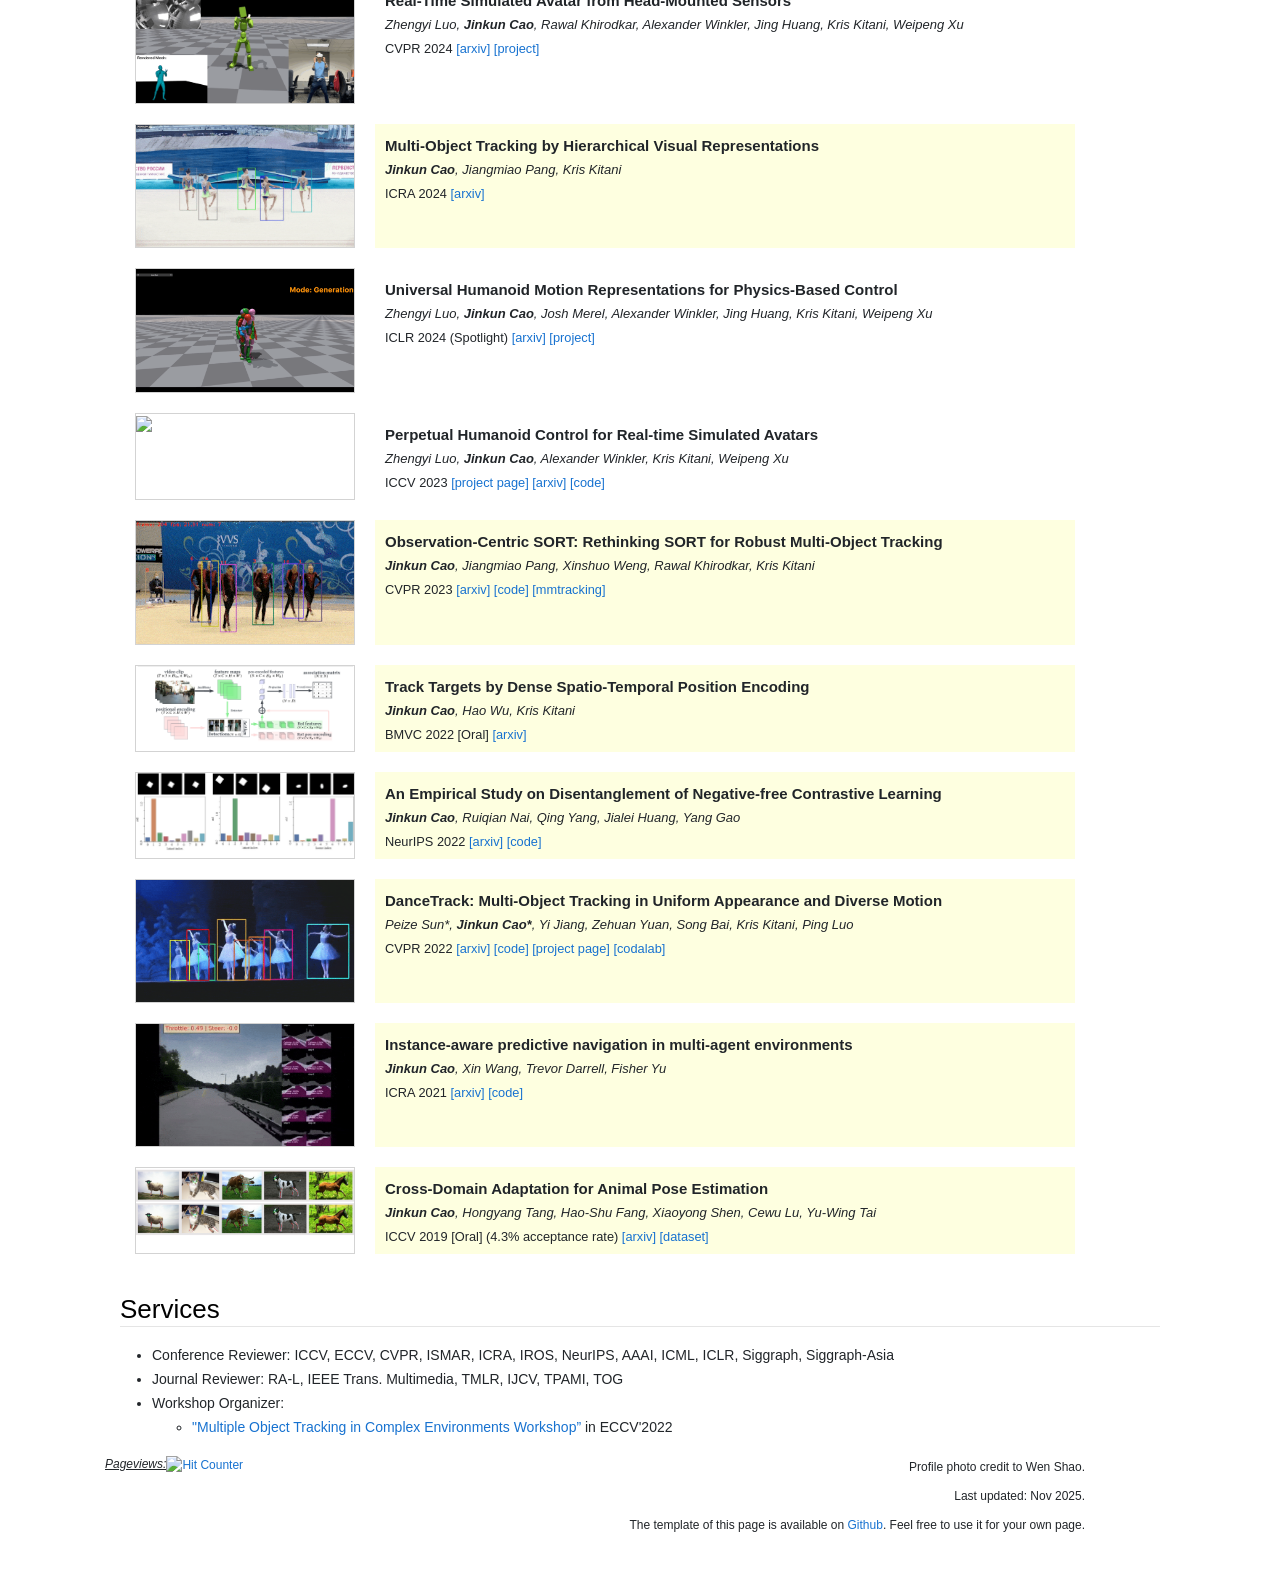
==== commit 9a4af286: "fix typo" ====
--- a/index.html
+++ b/index.html
@@ -48,7 +48,7 @@
             </div>
 
             <div style="width:700px;margin-left:250px">
-                <p> I am a Member of Technical Staff at Amazon Frontier AI & Robotics (FAR) working teaching robots.  </p>
+                <p> I am a Member of Technical Staff at Amazon Frontier AI & Robotics (FAR) working on teaching robots.  </p>
                 <p>I was a Research Scientist at Meta Superintelligence Lab (MSL) and FAIR. I obtained Robotics PhD from CMU with <a href="http://www.cs.cmu.edu/~kkitani/">Kris Kitani</a>. 
                   My PhD research was supported by <a href="https://research.facebook.com/blog/2023/4/announcing-the-2023-meta-research-phd-fellowship-award-winners/">Meta PhD Fellowship</a>. I received bachelor degree from Shanghai Jiao Tong University.</p>
                  <p>I am interested in how robots can gain knowledge in a scalable way from human experience to interact with our shared physical world. My research spans the interaction of 
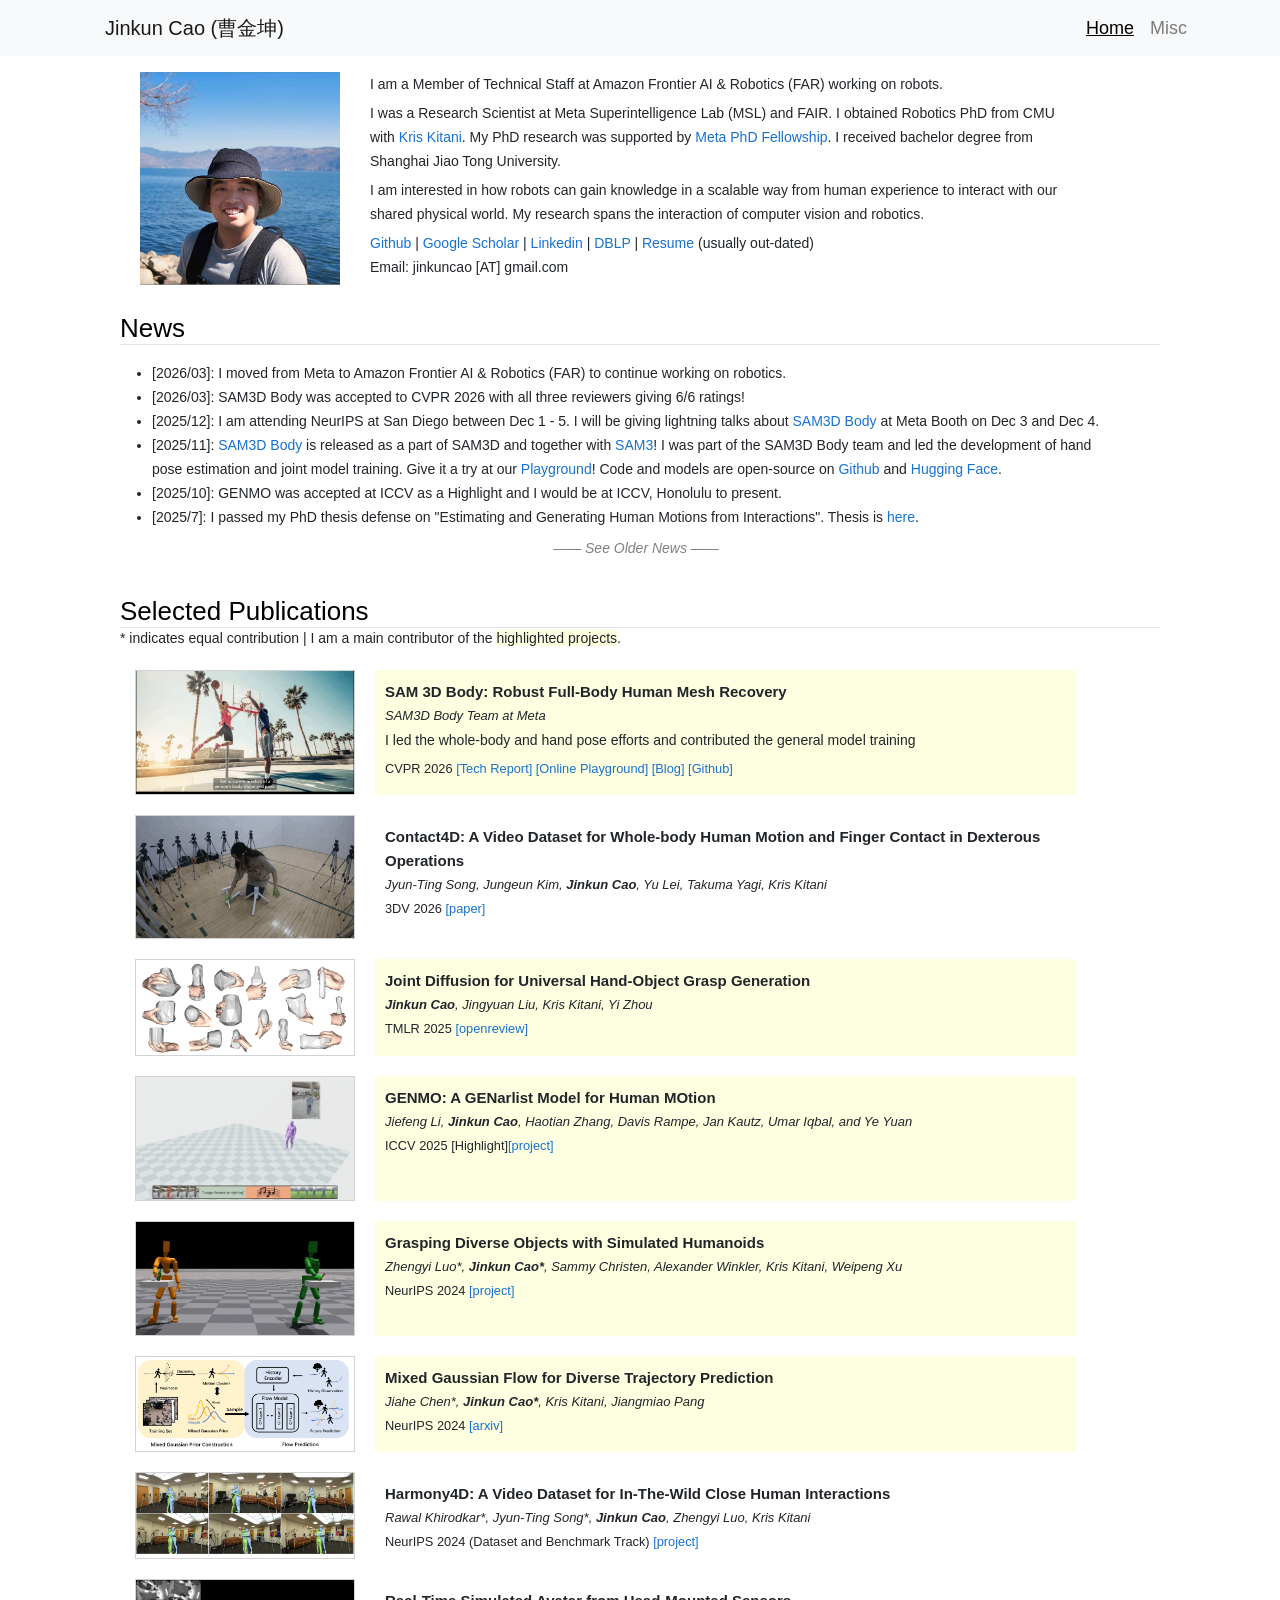
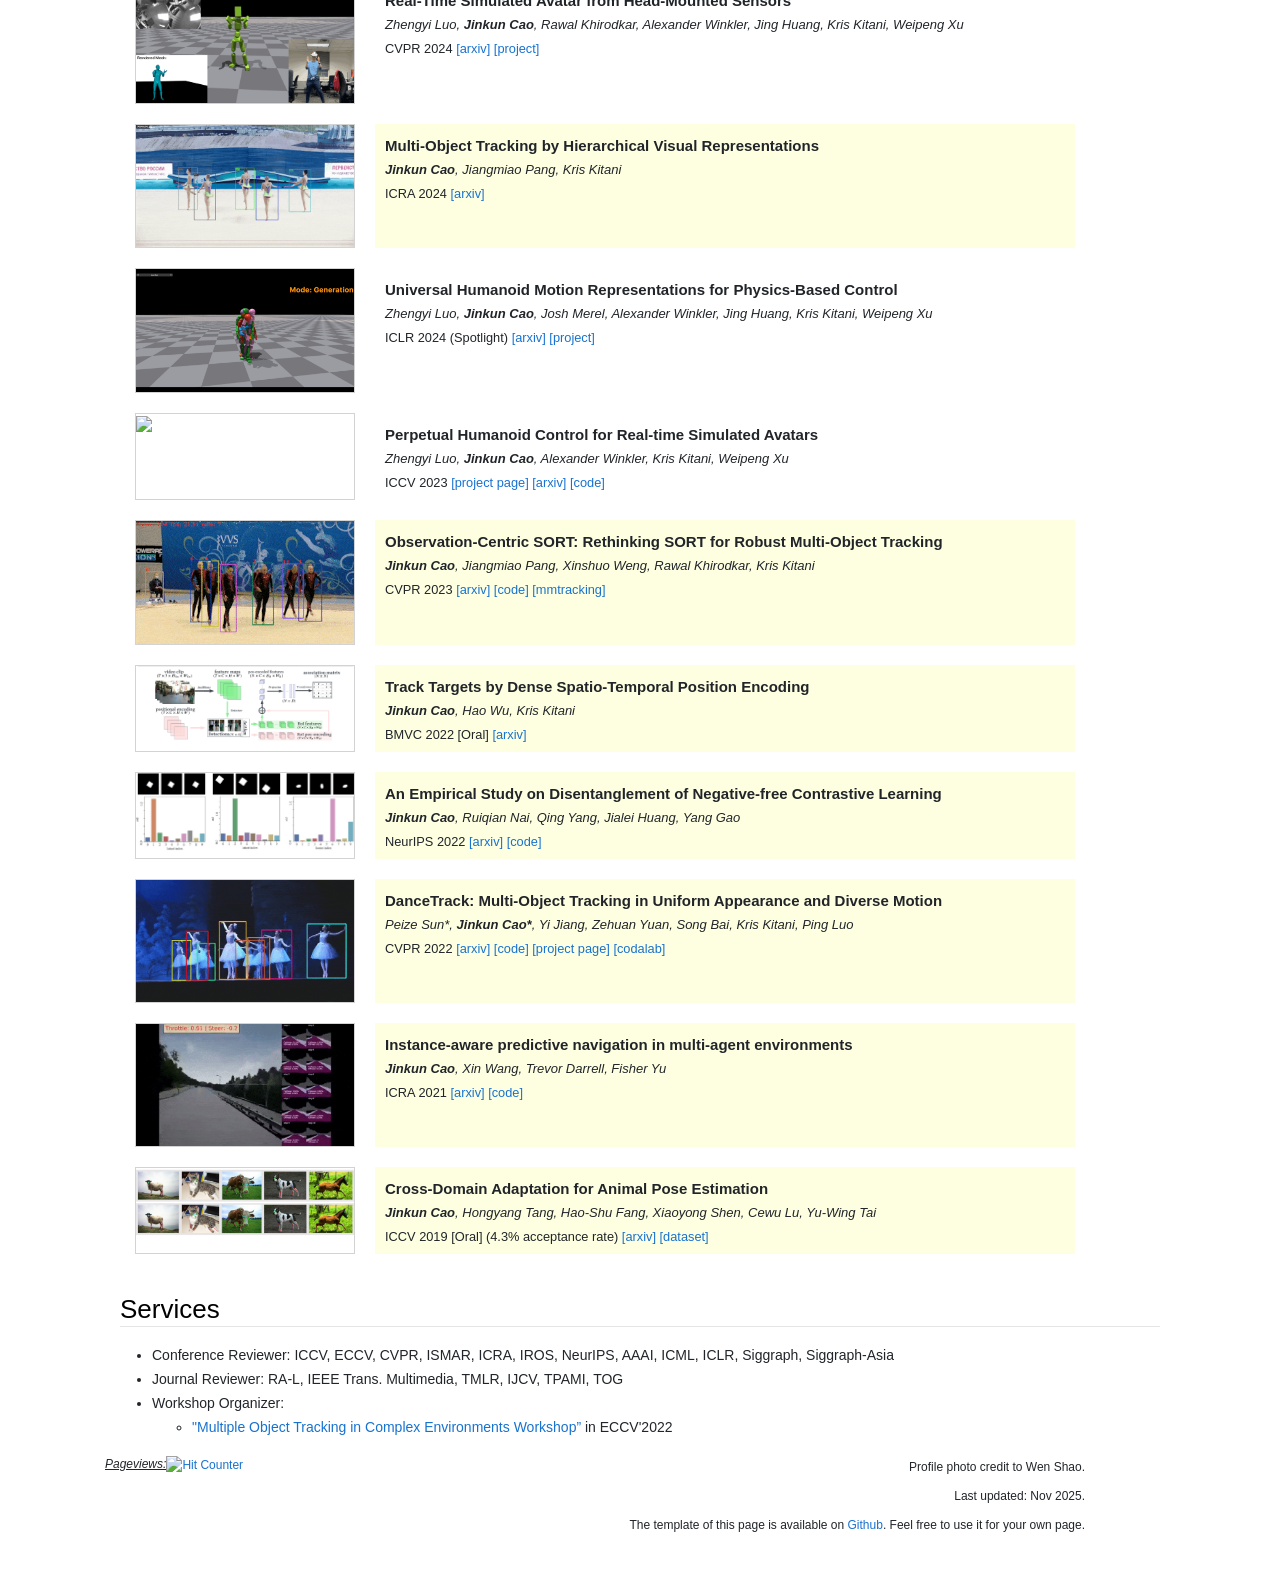
==== commit 0bd90a28: "minor" ====
--- a/index.html
+++ b/index.html
@@ -48,7 +48,7 @@
             </div>
 
             <div style="width:700px;margin-left:250px">
-                <p> I am a Member of Technical Staff at Amazon Frontier AI & Robotics (FAR) working on teaching robots.  </p>
+                <p> I am a Member of Technical Staff at Amazon Frontier AI & Robotics (FAR) working on robots.  </p>
                 <p>I was a Research Scientist at Meta Superintelligence Lab (MSL) and FAIR. I obtained Robotics PhD from CMU with <a href="http://www.cs.cmu.edu/~kkitani/">Kris Kitani</a>. 
                   My PhD research was supported by <a href="https://research.facebook.com/blog/2023/4/announcing-the-2023-meta-research-phd-fellowship-award-winners/">Meta PhD Fellowship</a>. I received bachelor degree from Shanghai Jiao Tong University.</p>
                  <p>I am interested in how robots can gain knowledge in a scalable way from human experience to interact with our shared physical world. My research spans the interaction of 
